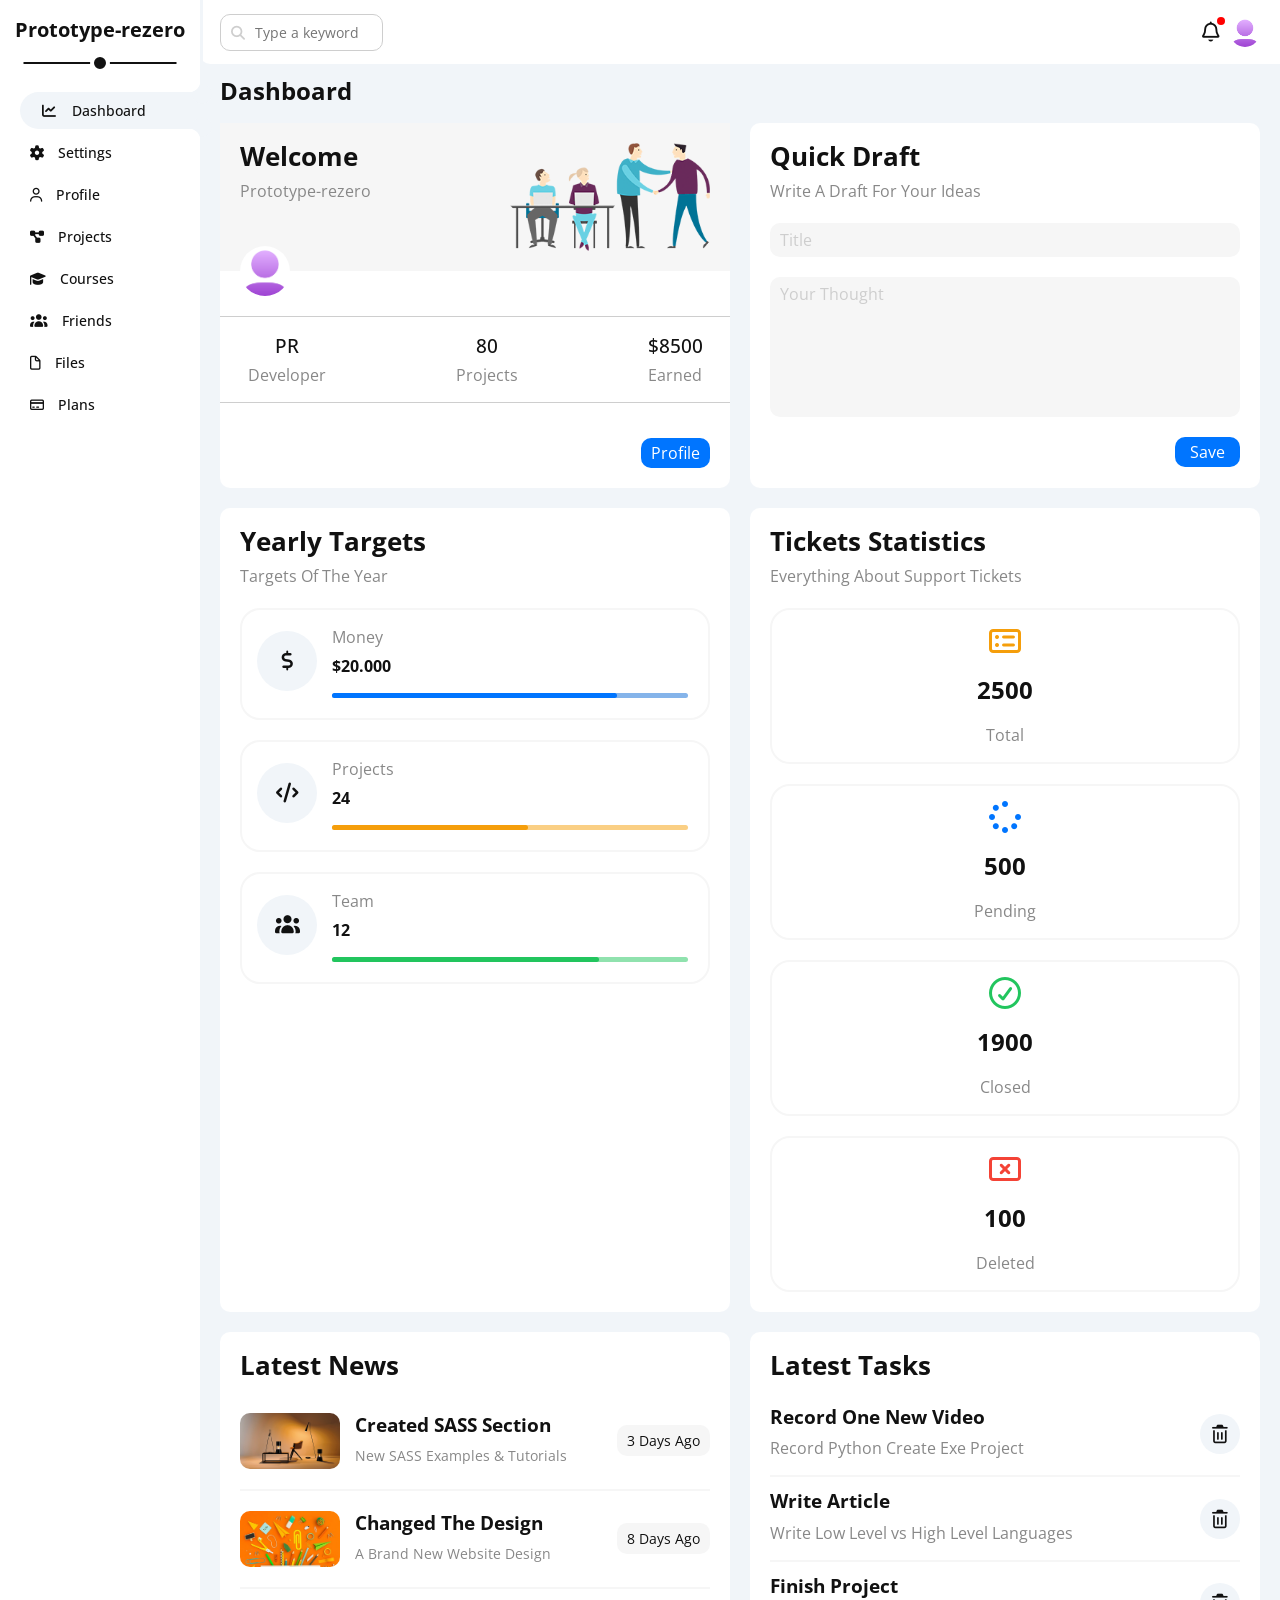
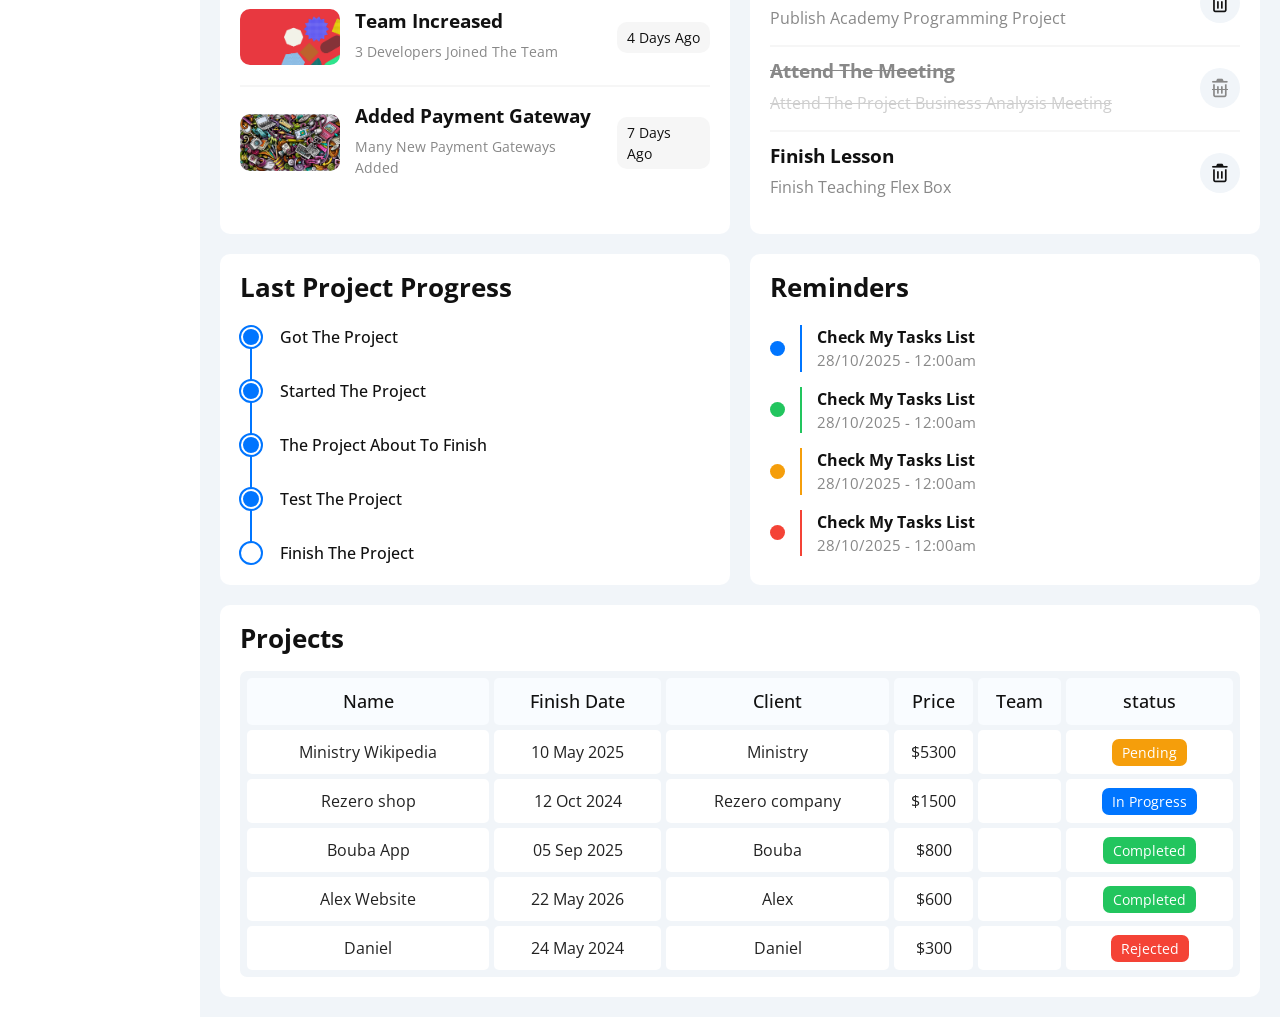
==== index.html @ b2a7487f "upd" ====
<!DOCTYPE html>
<html lang="en">
<head>
    <meta charset="UTF-8">
    <meta name="viewport" content="width=device-width, initial-scale=1.0">
    <title>Dashboard-01</title>
    <!-- fontawesome -->
    <link rel="stylesheet" href="style/all.min.css">
    <!-- main stylesheet -->
    <link rel="stylesheet" href="style/template4style.css">
    <!-- framework -->
    <link rel="stylesheet" href="style/framework.css">
    <!-- fonts -->
    <link rel="preconnect" href="https://fonts.googleapis.com">
    <link rel="preconnect" href="https://fonts.gstatic.com" crossorigin>
    <link href="https://fonts.googleapis.com/css2?family=Cairo:slnt,wght@-11..11,200..1000&family=Open+Sans:ital,wght@0,300..800;1,300..800&family=Work+Sans:ital,wght@0,100..900;1,100..900&display=swap" rel="stylesheet">
</head>
    <body>
        <div class="main">
            <aside>
                <h3>Prototype-rezero</h3>
                <ul>
                    <li class="active trans">
                        <i class="fa-solid fa-chart-line fa-fw"></i>
                        <a href="index.html">Dashboard</a>
                    </li>
                    <li class="trans">
                        <i class="fas fa-gear"></i>
                        <a href="settings.html">Settings</a>
                    </li>
                    <li class="trans">
                        <i class="far fa-user"></i>
                        <a href="profile.html">Profile</a>
                    </li>
                    <li class="trans">
                        <i class="fas fa-diagram-project"></i>
                        <a href="projects.html">Projects</a>
                    </li>
                    <li class="trans">
                        <i class="fas fa-graduation-cap"></i>
                        <a href="courses.html">Courses</a>
                    </li>
                    <li class="trans">
                        <i class="fas fa-users"></i>
                        <a href="friends.html">Friends</a>
                    </li>
                    <li class="trans">
                        <i class="far fa-file"></i>
                        <a href="files.html">Files</a>
                    </li>
                    <li class="trans">
                        <i class="far fa-credit-card"></i>
                        <a href="plans.html">Plans</a>
                    </li>
                </ul>
            </aside>
            <section class="dashboard">
                <header>
                    <div class="search">
                        <i class="fas fa-search"></i>
                        <input type="text" placeholder="Type a keyword">
                    </div>
                    <div class="icons">
                        <i class="fa-regular fa-bell" ></i>
                        <span></span>
                        <img src="resources/user.png" alt="">
                    </div>
                </header>
                <h1>Dashboard</h1>
                <div class="wrapper mb-5">
                    <div class="box welcome ">
                       <div class="top">
                        <div class="info">
                        <h3>Welcome</h3>
                        <p>Prototype-rezero</p>
                        </div>
                        <img src="resources/welcome.png" alt="">
                        <img src="resources/user.png" alt="">     
                        </div>
                        <div class="bottom">
                            <div class="stats">
                                <div class="stat">
                                    <h3>PR</h3>
                                    <span>Developer</span>
                                </div>
                                <div class="stat">
                                    <h3>80</h3>
                                    <span>Projects</span>
                                </div>
                                <div class="stat">
                                    <h3>$8500</h3>
                                    <span>Earned</span>
                                </div>
                            </div>
                            <a href="profile.html" class="mr-20 mb-20">Profile</a>
                        </div>
                    </div>
                    <div class="box quickdraft ">
                        <div class="info">
                            <h3>Quick Draft</h3>
                            <p>Write A Draft For Your Ideas</p>
                        </div>
                        <form action="" class="flexd-c gap-20">
                            <input type="text" placeholder="Title">
                            <textarea placeholder="Your Thought"></textarea>
                            <input type="submit" value="Save">
                        </form>
                    </div>
                    <div class="box targets  ">
                        <div class="info">
                            <h3>Yearly Targets</h3>
                            <p>Targets Of The Year</p>
                        </div>
                        <div class="stats flexd-c gap-20">
                            <div class="stat">
                                <i class="fas fa-dollar-sign fa-fw"></i>
                                <div class="container">
                                    <p>Money</p>
                                    <p>$20.000</p>
                                    <div class="progress">
                                        <span class="bg-blue" style="width: 80%;"></span>
                                    </div>
                                </div>
                            </div>
                            <div class="stat">
                                <i class="fas fa-code"></i>
                                <div class="container">
                                    <p>Projects</p>
                                    <p>24</p>
                                    <div class="progress">
                                        <span class="bg-orange" style="width: 55%;"></span>
                                    </div>
                                </div>
                            </div>
                            <div class="stat">
                                <i class="fas fa-users"></i>
                                <div class="container">
                                    <p>Team</p>
                                    <p>12</p>
                                    <div class="progress">
                                        <span class="bg-green" style="width: 75%;"></span>
                                    </div>
                                </div>
                            </div>
                        </div>
                    </div>
                    <div class="box tickets  flexd-c gap-20 ">
                        <div class="info flexd-c gap-10">
                            <h3 class="fs-26">Tickets Statistics</h3>
                            <p class="c-grey">Everything About Support Tickets</p>
                        </div>
                        <div class="cards d-grid gap-20">
                            <div class="card">
                                <i class="fa-regular fa-rectangle-list fa-2x mb-10 c-orange"></i>
                                <p>2500</p>
                                <span>Total</span>
                            </div>
                            <div class="card">
                                <i class="fas fa-spinner fa-2x mb-10 c-blue"></i>
                                <p>500</p>
                                <span>Pending</span>
                            </div>
                            <div class="card">
                                <i class="fa-regular fa-circle-check fa-2x mb-10 c-green"></i>
                                <p>1900</p>
                                <span>Closed</span>
                            </div>
                            <div class="card">
                                <i class="fa-regular fa-rectangle-xmark fa-2x mb-10 c-red"></i>
                                <p>100</p>
                                <span>Deleted</span>
                            </div>
                        </div>
                    </div>
                    <div class="box news  flexd-c gap-10">
                        <h3 class="fs-26">Latest News</h3>
                        <div class="content flexd-c mt-5">
                            <div class="event d-flex align-center gap-15">
                                <img src="resources/news-01.png" alt="">
                                <div class="info flexd-c gap-10">
                                    <h3>Created SASS Section</h3>
                                    <p class="fs-14 c-grey">New SASS Examples & Tutorials</p>
                                </div>
                                <span>3 Days Ago</span>
                            </div>
                            <div class="event d-flex align-center gap-15">
                                <img src="resources/news-02.png" alt="">
                                <div class="info flexd-c gap-10">
                                    <h3>Changed The Design</h3>
                                    <p class="fs-14 c-grey">A Brand New Website Design</p>
                                </div>
                                <span>8 Days Ago</span>
                            </div>
                            <div class="event d-flex align-center gap-15">
                                <img src="resources/news-03.png" alt="">
                                <div class="info flexd-c gap-10">
                                    <h3>Team Increased</h3>
                                    <p class="fs-14 c-grey">3 Developers Joined The Team</p>
                                </div>
                                <span>4 Days Ago</span>
                            </div>
                            <div class="event d-flex align-center gap-15">
                                <img src="resources/news-04.png" alt="">
                                <div class="info flexd-c gap-10">
                                    <h3>Added Payment Gateway</h3>
                                    <p class="fs-14 c-grey">Many New Payment Gateways Added</p>
                                </div>
                                <span>7 Days Ago</span>
                            </div>
                        </div>
                    </div>
                    <div class="box tasks  flexd-c gap-15">
                        <h3 class="fs-26">Latest Tasks</h3>
                        <div class="content flexd-c">
                            <div class="task d-flex align-center space-between">
                                <div class="info flexd-c gap-10">
                                    <h3 class="">Record One New Video</h3>
                                    <p class="c-grey">Record Python Create Exe Project</p>
                                </div>
                                <i class="fa-regular fa-trash-can "></i>
                            </div>
                            <div class="task d-flex align-center space-between">
                                <div class="info flexd-c gap-10">
                                    <h3 class="">Write Article</h3>
                                    <p class="c-grey">Write Low Level vs High Level Languages</p>
                                </div>
                                <i class="fa-regular fa-trash-can"></i>
                            </div>
                            <div class="task d-flex align-center space-between">
                                <div class="info flexd-c gap-10">
                                    <h3 class="">Finish Project</h3>
                                    <p class="c-grey">Publish Academy Programming Project</p>
                                </div>
                                <i class="fa-regular fa-trash-can"></i>
                            </div>
                            <div class="task d-flex align-center space-between">
                                <div class="info flexd-c gap-10">
                                    <h3 class="">Attend The Meeting</h3>
                                    <p >Attend The Project Business Analysis Meeting</p>
                                </div>
                                <i class="fa-regular fa-trash-can"></i>
                            </div>
                            <div class="task d-flex align-center space-between">
                                <div class="info flexd-c gap-10">
                                    <h3 class="">Finish Lesson</h3>
                                    <p class="c-grey">Finish Teaching Flex Box</p>
                                </div>
                                <i class="fa-regular fa-trash-can"></i>
                            </div>
                        </div>
                    </div>
                    <div class="box projects flexd-c gap-20">
                        <h3 class="fs-26">Last Project Progress</h3>
                        <div class="content flexd-c gap-30">
                            <div class="step">
                                <span></span>
                                <p>Got The Project</p>
                            </div>
                            <div class="step">
                                <span></span>
                                <p>Started The Project</p>
                            </div>
                            <div class="step">
                                <span></span>
                                <p>The Project About To Finish</p>
                            </div>
                            <div class="step">
                                <span></span>
                                <p>Test The Project</p>
                            </div>
                            <div class="step">
                                <span></span>
                                <p>Finish The Project</p>
                            </div>
                        </div>
                    </div>
                    <div class="box reminders flexd-c gap-20">
                        <h3 class="fs-26">Reminders</h3>
                        <div class="content flexd-c gap-15 mt-5">
                            <div class="reminder d-flex align-center">
                                <span class="bg-blue"></span>
                                <div class="info">
                                    <p class="fw-bold">Check My Tasks List</p>
                                    <p class="fs-15 c-grey">28/10/2025 - 12:00am</p>
                                </div>
                            </div>
                            <div class="reminder d-flex align-center">
                                <span class="bg-green"></span>
                                <div class="info">
                                    <p class="fw-bold">Check My Tasks List</p>
                                    <p class="fs-15 c-grey">28/10/2025 - 12:00am</p>
                                </div>
                            </div>
                            <div class="reminder d-flex align-center">
                                <span class="bg-orange"></span>
                                <div class="info">
                                    <p class="fw-bold">Check My Tasks List</p>
                                    <p class="fs-15 c-grey">28/10/2025 - 12:00am</p>
                                </div>
                            </div>
                            <div class="reminder d-flex align-center">
                                <span class="bg-red"></span>
                                <div class="info">
                                    <p class="fw-bold">Check My Tasks List</p>
                                    <p class="fs-15 c-grey">28/10/2025 - 12:00am</p>
                                </div>
                            </div>
                        </div>
                    </div>
                </div>
                <div class="table mb-20">
                    <div class="holder flexd-c gap-20 bg-white rad-10 p-20">
                    <h3 class="fs-26">Projects</h3>
                    <div class="tablediv">
                        <table>
                            <thead>
                                <tr>
                                    <td>Name</td>
                                    <td>Finish Date</td>
                                    <td>Client</td>
                                    <td>Price</td>
                                    <td>Team</td>
                                    <td>status</td>
                                </tr>
                            </thead>
                            <tbody>
                                <tr>
                                    <td>Ministry Wikipedia</td>
                                    <td>10 May 2025</td>
                                    <td>Ministry</td>
                                    <td>$5300</td>
                                    <td></td>
                                    <td><span class="bg-orange">Pending</span> </td>
                                </tr>
                                <tr>
                                    <td>Rezero shop</td>
                                    <td>12 Oct 2024</td>
                                    <td>Rezero company</td>
                                    <td>$1500</td>
                                    <td></td>
                                    <td><span class="bg-blue">In Progress</span> </td>
                                </tr>
                                <tr>
                                    <td>Bouba App</td>
                                    <td>05 Sep 2025</td>
                                    <td>Bouba</td>
                                    <td>$800</td>
                                    <td></td>
                                    <td><span class="bg-green">Completed</span> </td>
                                </tr>
                                <tr>
                                    <td>Alex Website</td>
                                    <td>22 May 2026</td>
                                    <td>Alex</td>
                                    <td>$600</td>
                                    <td></td>
                                    <td><span class="bg-green">Completed</span> </td>
                                </tr>
                                <tr>
                                    <td>Daniel</td>
                                    <td>24 May 2024</td>
                                    <td>Daniel</td>
                                    <td>$300</td>
                                    <td></td>
                                    <td><span class="bg-red">Rejected</span> </td>
                                </tr>
                            </tbody>
                        </table>
                    </div>
                </div>
                </div>
            </section>
        </div>
    </body>
</html>
---- style/template4style.css ----
/* global rules  */
:root {
  --blue-color: #0075ff;
  --blue-alt-color: #0d69d5;
  --orange-color: #f59e0b;
  --green-color: #22c55e;
  --red-color: #f44336;
  --grey-color: #888;
  --lightblue-grey: #f1f5f9;
  --light-grey: #f6f6f6;
  --bitdarker-grey: #cecece;
}

*, *::before, *::after {
    -webkit-box-sizing: border-box;
    -moz-box-sizing: border-box;
    box-sizing: border-box;
    padding: 0;
    margin: 0;
    text-decoration: none;
    border: none;
    outline: none;
}
::-webkit-scrollbar {
    width: 10px;
}
::-webkit-scrollbar-track {
    background-color: rgba(0, 29, 43, 0.25);
}
::-webkit-scrollbar-thumb {
    background-color: rgb(0, 24, 36);
    border-radius: 5px;
}
html {
    scroll-behavior: smooth;
}

body {
    line-height: 1.5;
    min-height: 100vh;
    font-family: "open sans", sans-serif;
    color: #111;
}

ul, ol {
    list-style: none;
}

img, video, canvas, svg {
    display: block;
    max-width: 100%;
}

input, button, textarea, select {
    font: inherit;
}

h1, h2, h3, h4, h5, h6 {
    line-height: 1;  
}

/* end global rules   */

/* main */
.main {
    display: flex;
    min-height: 100vh;
    overflow: hidden;
    position: relative;
    gap: 0;
}
/* end main */

/* aside */
aside {
    position: relative;
    width: 200px;
    left: 0;
    top: 0;
    min-height: 100vh;
    background-color: white;
    display: flex;
    flex-direction: column;
    gap: 52px;
    padding: 20px;
    padding-right: 0;
    /* box-shadow: 0 10px 20px #ccc; */
    z-index: 999;
    transition: 0.3s;
}
aside::after {
    content: "";
    position: absolute;
    width: 3px;
    z-index: 1;
    height: 68px;
    background-color: var(--lightblue-grey);
    right: -3px;
    opacity: 1;
    top: 0;
}
aside h3 {
    font-size: 20px;
    position: relative;
    margin: 0 auto;
    transform: translateX(-10px);
    transition: 0.3s;
}
aside h3::before {
    content: "";
    position: absolute;
    left: 0;
    bottom: -24px;
    width: 90%;
    left: 50%;
    transform: translateX(-50%);
    height: 2px;
    background-color: #111;
}
aside h3::after {
    content: "";
    position: absolute;
    left: 50%;
    transform: translateX(-50%);
    bottom: -33px;
    width: 20px;
    height: 20px;
    border: 4px solid white;
    border-radius: 50%;
    background-color: #111;
}
aside ul {
    display: flex;
    flex-direction: column;
    gap: 5px;
}
aside ul li {
    padding: 8px;
    font-size: 14px;
    padding-left: 10px;
    border-radius: 20px;
    border-top-right-radius: 0;
    border-bottom-right-radius: 0;
    cursor: pointer;
}
aside ul li.active {
    padding-left: 20px;
    background-color: var(--lightblue-grey);
    position: relative;
}
aside ul li.active::before{
    content: "";
    position: absolute;
    width: 20px;
    height: 20px;
    background-color: rgba(255, 0, 0, 0);
    border-radius: 50%;
    right: 0;
    top: -20px;
    box-shadow: 12px 12px 0 0 var(--lightblue-grey);
}
aside ul li.active::after{
    content: "";
    position: absolute;
    width: 20px;
    height: 20px;
    background-color: rgba(255, 0, 0, 0);
    border-radius: 50%;
    right: 0;
    bottom: -20px;
    box-shadow: 12px -12px 0 0 var(--lightblue-grey);
}
aside ul li:not(.active):hover {
    padding-left: 20px;
}
aside ul li a, aside ul li i {
    color: #111;
}
aside ul li a {
    font-weight: 500;
    transition: 0.3s;
}
aside ul li i{
    margin-right: 10px;
}
/* end  aside */

/* dashboard section */
section {
    flex: 1;
    overflow: auto;
    background-color: var(--lightblue-grey);
}
.main section header {
    width: 100%;
    display: flex;
    align-items: center;
    justify-content: space-between;
    padding: 20px;
    height: 64px;
    background-color: white;
    border-bottom-left-radius: 10px;
}
.main section header .search {
    display: flex;
    align-items: center;
    border: 1px solid var(--bitdarker-grey);
    padding: 7px;
    padding-left: 10px;
    border-radius: 10px;
    gap: 10px;
    font-size: 14px;
    color: var(--bitdarker-grey);
}
.main section header .search input {
    width: 120px;
    transition: 0.3s;
}
.main section header .search input:focus {
    width: 170px;
}
.main section header .search i {
    transition: 0.3s;
    transform: translateY(1px);
}
.main section header .search:has(input:focus) i {
    color : var(--grey-color)
}
.main section header  .icons {
    display: flex;
    align-items: center;
    gap: 10px;
    position: relative;
}
.main section header  .icons img{
    width: 30px;
    height: 30px;
    border-radius: 50%;
    cursor: pointer;
    transition: 0.3s;
}
.main section header  .icons img:hover {
    transform: scale(1.1);
}
.main section header  .icons i {
    font-size: 20px;
    color: #111;
}
.main section header  .icons span {
    position: absolute;
    top: 0;
    width: 8px;
    height: 8px;
    border-radius: 50%;
    background-color: red;
    right: 35px;
}
.dashboard {
    display: flex;
    flex-direction: column;
    gap: 15px;
}
h1 {
    margin-left: 20px;
    margin-bottom: 5px;
}
.dashboard .wrapper {
    padding: 0 20px;
    display: grid;
    grid-template-columns: repeat(auto-fill, minmax(500px, 1fr));
    gap: 20px;
}

.dashboard .wrapper .welcome .top {
    display: flex;
    justify-content: space-between;
    padding: 20px;
    background-color: var(--light-grey);
    position: relative;
}

.dashboard .box {
    padding: 20px;
    background-color: white;
    border-radius: 10px;
}
/* welcome */
.dashboard .welcome {
    padding: 0px;
}
.welcome .top .info  {
    display: flex;
    flex-direction: column;
    gap: 10px;
}
.welcome .top .info h3 {
    font-size: 26px;
}
.welcome .top .info p {
    color: var(--grey-color);
}
.welcome .top img {
    width: 200px;
}
.welcome .top img:nth-of-type(2) {
    position: absolute;
    width: 50px;
    border-radius: 50%;
    bottom: -25px;
    left: 20px;
}
.welcome .bottom {
    padding-top: 45px;
}
.welcome .bottom .stats {
    display: flex;
    gap: 130px;
    justify-content: center;
    padding: 20px 0px 15px 0px;
    border-top: 1px solid var(--bitdarker-grey);
    border-bottom: 1px solid var(--bitdarker-grey);
    margin-bottom: 35px;
}
.welcome .bottom .stats .stat {
    display: flex;
    flex-direction: column;
    align-items: center;
    gap: 7px;
}
.welcome .bottom .stats .stat span{
    color: var(--grey-color);   
}
.welcome .bottom .stats .stat h3 {
    font-weight: 500;
}
.welcome .bottom a {
    background-color: var(--blue-color);
    padding: 3px 10px;
    color: white;
    border-radius: 10px;
    transition: 0.3s;
    width: fit-content;
    margin-left: auto;
    display: block;

}
.welcome .bottom a:hover {
    transform: scale(1.05);
}

/* quickdraft */
.quickdraft {
    padding: 20px;
    display: flex;
    flex-direction: column;
    gap: 20px;
}
.quickdraft .info {
    display: flex;
    flex-direction: column;
    gap: 10px;
}
.quickdraft .info h3 {
    font-size: 26px;
}
.quickdraft .info p {
    color: var(--grey-color);
}
.quickdraft form input[type="text"], .quickdraft form textarea {
    background-color: var(--light-grey);
    padding: 5px 10px;
    border-radius: 10px;
}
 .quickdraft form textarea {
    height: 140px;
    resize: none;
 }
.quickdraft form input[type="text"]::placeholder, .quickdraft form textarea::placeholder {
    color: var(--bitdarker-grey);
}
.quickdraft form input[type="submit"] {
    background-color: var(--blue-color);
    padding: 3px 15px;
    border-radius: 10px;
    color: white;
    margin-left: auto;
    transition: 0.3s;
    cursor: pointer;
    width: fit-content;
}
.quickdraft form input[type="submit"]:hover {
    transform: scale(1.05);
}

/* targets */
.targets {
  padding: 20px;
    display: flex;
    flex-direction: column;
    gap: 20px;
}
.targets  .info {
    display: flex;
    flex-direction: column;
    gap: 10px;
}
.targets  .info h3 {
    font-size: 26px;
}
.targets  .info p {
    color: var(--grey-color);
}
.targets .stat {
    display: flex;
    gap: 15px;   
    align-items: center;
    padding: 15px 20px 20px 15px;
    border: 2px solid var(--light-grey);
    border-radius: 20px;
    transition: 0.3s;
}
.targets .stat:hover {
    transform: scale(1.02);
}
.targets .stat i {
    width: 60px;
    height: 60px;
    border-radius: 50%;
    display: flex;
    justify-content: center;
    align-items: center;
    font-size: 20px;
    background-color: var(--lightblue-grey);
}
.targets .stat .container {
    display: flex;
    flex-direction: column;
    gap: 5px;
    flex: 1;
}
.targets .stat .container .progress {
    width: 100%;
    height: 5px;
    background-color: #0d6ad580;
    position: relative;
    border-radius: 5px;
    margin-top: 10px;
}
.targets .stats .stat .container .progress span {
    display: block;
    position: absolute;
    top: 0px;
    left: 0;
    height: 100%;
    border-radius: 5px;
}
.targets .stat:nth-of-type(2) .container .progress {
    background-color: #f59f0b80;
}
.targets .stat:nth-of-type(3) .container .progress {
    background-color: #22c55e80;
}
.targets .stats .stat p:first-of-type {
    color: var(--grey-color);
}
.targets .stats .stat p:last-of-type {
    font-weight: bold;
}

/* tickets */
.tickets .cards {
    grid-template-columns: repeat(auto-fill, minmax(300px, 1fr));
}
.tickets .cards .card {
    display: flex;
    flex-direction: column;
    gap: 5px;
    border-radius: 20px;
    border: 2px solid var(--light-grey);
    padding: 15px;
    transition: 0.3s;
    align-items:center;
    justify-content: center;
}
.tickets .cards .card:hover {
    transform: scale(1.05);
}
.tickets .cards .card p {
    font-weight: bold;
    font-size: 24px;
    margin-bottom: 10px;
}
.tickets .cards .card span {
    color: var(--grey-color);
    font-size: 16px;
}

/* news */
.news .event img {
    width: 100px;
    border-radius: 10px;
}
.news .event {
    padding: 20px 0;
}
.news .event:not(:last-of-type) {
    border-bottom: 2px solid var(--light-grey);
}
.news .event span {
    margin-left: auto;
    background-color: var(--light-grey);
    padding: 5px 10px;
    border-radius: 10px;
    font-size: 14px;

}

/* tasks */
.tasks .content .task {
    padding: 15px 0;
}
.tasks .content .task:nth-child(4) {
    text-decoration: line-through;
    color: var(--grey-color);
}
.tasks .content .task:nth-child(4) .info p {
    text-decoration: line-through;
    color: var(--bitdarker-grey);
}
.tasks .content .task:not(:last-of-type) {
    border-bottom: 2px solid var(--light-grey);
}
.tasks .content .task i {
    transition: 0.3s;
    font-size: 18px;
    width: 40px;
    height: 40px;
    background-color: var(--lightblue-grey);
    border-radius: 50%;
    display: flex;
    justify-content: center;
    align-items: center;
}
.tasks .content .task i:hover {
    color: var(--red-color);
}

/* projects */
.projects .content {
    position: relative;
    margin-left: 10px;
    margin-top: 5px;
}
.projects .content::before {
    position: absolute;
    content: "";
    left: 0;
    top: 50%;
    width: 2px;
    background-color: var(--blue-color);
    height: 90%;
    transform: translateY(-50%);
}
.projects .step {
    display: flex;
    align-items: center;
    position: relative;
}
.projects .step p{
    margin-left: 30px;
    font-weight: 500;
}
.projects .step span{
    position: absolute;
    display: block;
    left: -9px;
    width: 20px;
    height: 20px;
    background-color: var(--blue-color);
    border-radius: 50%;
    border: 2px solid white;
    outline: 2px solid var(--blue-color);
}
.projects .step:nth-child(5) span{
    background-color: white;
}
.projects .step:nth-child(4) span {
    animation: fading 1.5s ease-in-out infinite;
}
@keyframes fading {
    0%, 100% {
        background-color: var(--blue-color);
    }
    50% {
        background-color: white;
    }
}

/* reminders */
.reminders .content span {
    width: 15px;
    height: 15px;
    border-radius: 50%;
    margin-right: 15px;
}
.reminders .content .info {
    padding-left: 15px;
    border-left: 2px solid var(--blue-color);
}
.reminders .content .reminder:nth-of-type(2) .info  {
    border-left: 2px solid var(--green-color);
}
.reminders .content .reminder:nth-of-type(4) .info  {
    border-left: 2px solid var(--red-color);
}
.reminders .content .reminder:nth-of-type(3) .info  {
    border-left: 2px solid var(--orange-color);
}

/* table */
.table {
  padding: 0 20px;  

}
.tablediv {
    background-color: var(--lightblue-grey);
    border-radius: 7px;
    padding: 2px;
}
.tablediv table {
    width: 100%;
    border: none;
    border-spacing: 5px;
}
@media (max-width: 991px) {
    .tablediv {
        overflow-x: scroll;
    }
    .tablediv table {
        min-width: 800px;
    }
}
.tablediv table thead tr td{
    background-color: #f9fcff;
    border-radius: 5px;
    padding: 10px 0;
    font-weight: bold;
    text-align: center;
    font-size: 18px;
    font-weight: 500;

}
.tablediv table tbody tr td {
    background-color: white;
    border-radius: 5px;
    padding: 10px 0;
    text-align: center;
    color: #222;
    transition: 0.2s;
}
table tbody tr:hover td{
    background-color: #f9fcff;
}
table span {
    color: white;
    padding: 4px 10px; 
    border-radius: 7px;
    font-size: 14px;
}
/* end dashboard section */
---- style/framework.css ----
:root {
  --blue-color: #0075ff;
  --blue-alt-color: #0d69d5;
  --orange-color: #f59e0b;
  --green-color: #22c55e;
  --red-color: #f44336;
  --grey-color: #888;
  --lightblue-grey: #f1f5f9;
  --light-grey: #f6f6f6;
  --bitdarker-grey: #cecece;
}
/* Start Box */
.trans {
  transition: 0.3s;
}
.d-flex {
  display: flex;
}
.flexd-c {
  display: flex;
  flex-direction: column;
}
.f-wrap {
  flex-wrap: wrap;
}
.align-center {
  align-items: center;
}
.space-between {
  justify-content: space-between;
}
.justify-center {
  justify-content: center;
}
.d-grid {
  display: grid;
}
.gap-10 {
  gap: 10px;
}
.gap-15 {
  gap: 15px;
}
.gap-20 {
  gap: 20px;
}
.gap-30 {
  gap: 30px;
}
.d-block {
  display: block;
}
@media (max-width: 767px) {
  .block-mobile {
    display: block;
  }
  .hide-mobile {
    display: none;
  }
}
/* End Box */
/* Start Padding + Margin */
.p-10 {
  padding: 10px;
}
.p-15 {
  padding: 15px;
}
.p-20 {
  padding: 20px;
}
.pt-10 {
  padding-top: 10px;
}
.pt-15 {
  padding-top: 15px;
}
.pt-20 {
  padding-top: 20px;
}
.pb-10 {
  padding-bottom: 10px;
}
.pb-15 {
  padding-bottom: 15px;
}
.pb-20 {
  padding-bottom: 20px;
}
.pl-15 {
  padding-left: 15px;
}
.m-0 {
  margin: 0;
}
.m-15 {
  margin: 15px;
}
.m-20 {
  margin: 20px;
}
.mt-0 {
  margin-top: 0;
}
.mt-5 {
  margin-top: 5px;
}
.mt-10 {
  margin-top: 10px;
}
.mt-15 {
  margin-top: 15px;
}
.mt-20 {
  margin-top: 20px;
}
.mt-25 {
  margin-top: 25px;
}
.mr-10 {
  margin-right: 10px;
}
.mr-15 {
  margin-right: 15px;
}
.mr-20 {
  margin-right: 20px;
}
.mb-5 {
  margin-bottom: 5px;
}
.mb-10 {
  margin-bottom: 10px;
}
.mb-15 {
  margin-bottom: 15px;
}
.mb-20 {
  margin-bottom: 20px;
}
.mb-25 {
  margin-bottom: 25px;
}
/* End Padding + Margin */
/* Start Color */
.c-black {
  color: black;
}
.c-white {
  color: white;
}
.c-grey {
  color: var(--grey-color);
}
.c-red {
  color: var(--red-color);
}
.c-green {
  color: var(--green-color);
}
.c-blue {
  color: var(--blue-color);
}
.c-orange {
  color: var(--orange-color);
}
.c-lightblue-grey {
  color: var(--lightblue-grey);
}
.c-lightgrey {
  color: var(--light-grey);
}
.c-bitdarker-grey {
  color: var(--bitdarker-grey);
}
.bg-bitdarker-grey {
  background-color: var(--bitdarker-grey);
}
.bg-lightgrey {
  background-color: var(--lightgrey-color);
}
.bg-red {
  background-color: var(--red-color);
}
.bg-green {
  background-color: var(--green-color);
}
.bg-blue {
  background-color: var(--blue-color);
}
.bg-orange {
  background-color: var(--orange-color);
}
.bg-white {
  background-color: white;
}
.bg-eee {
  background-color: #eee;
}
/* End Color */
/* Start Position */
.p-relative {
  position: relative;
}
.p-absolute {
  position: absolute;
}
/* End Position */
/* Start Font */
.txt-c {
  text-align: center;
}
.fs-13 {
  font-size: 13px;
}
.fs-14 {
  font-size: 14px;
}
.fs-15 {
  font-size: 15px;
}
.fs-25 {
  font-size: 25px;
}
.fs-26 {
  font-size: 26px;
}
.fw-bold {
  font-weight: bold;
}
@media (max-width: 767px) {
  .txt-c-mobile {
    text-align: center;
  }
}
/* End Font */
/* Start Border */
.rad-6 {
  border-radius: 6px;
}
.rad-10 {
  border-radius: 10px;
}
.rad-half {
  border-radius: 50%;
}
.b-none {
  border: none;
}
.border-ccc {
  border: 1px solid #ccc;
}
.border-eee {
  border: 1px solid #eee;
}

/* End Border */
/* Start Width + Height */
.w-full {
  width: 100%;
}
.w-100 {
  width: 100px;
}
.w-fit {
  width: fit-content;
}
.h-full {
  height: 100%;
}
.h-100 {
  height: 100px;
}
/* End Width + Height */
/* Start Components */
.center-flex {
  display: flex;
  align-items: center;
  justify-content: center;
}
.between-flex {
  display: flex;
  align-items: center;
  justify-content: space-between;
}
.btn-shape {
  padding: 4px 10px;
  border-radius: 6px;
}
/* End Components */
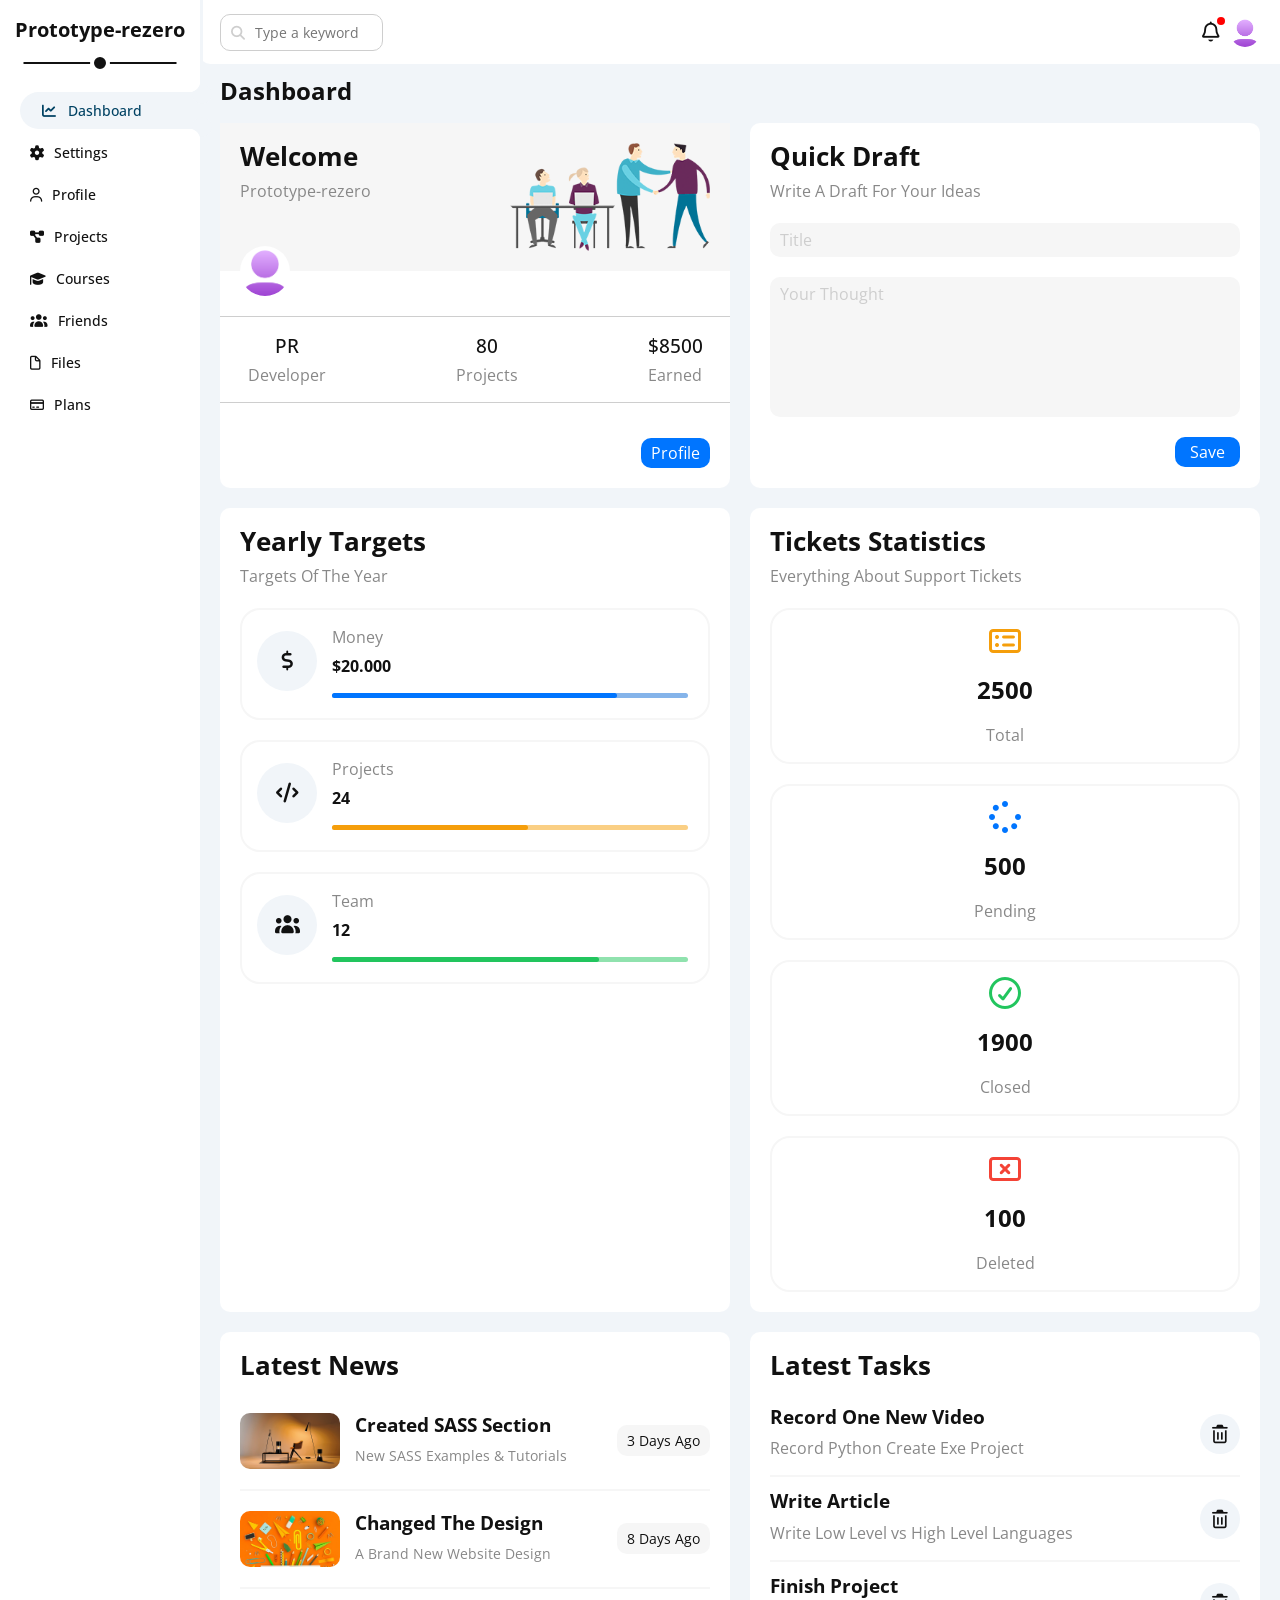
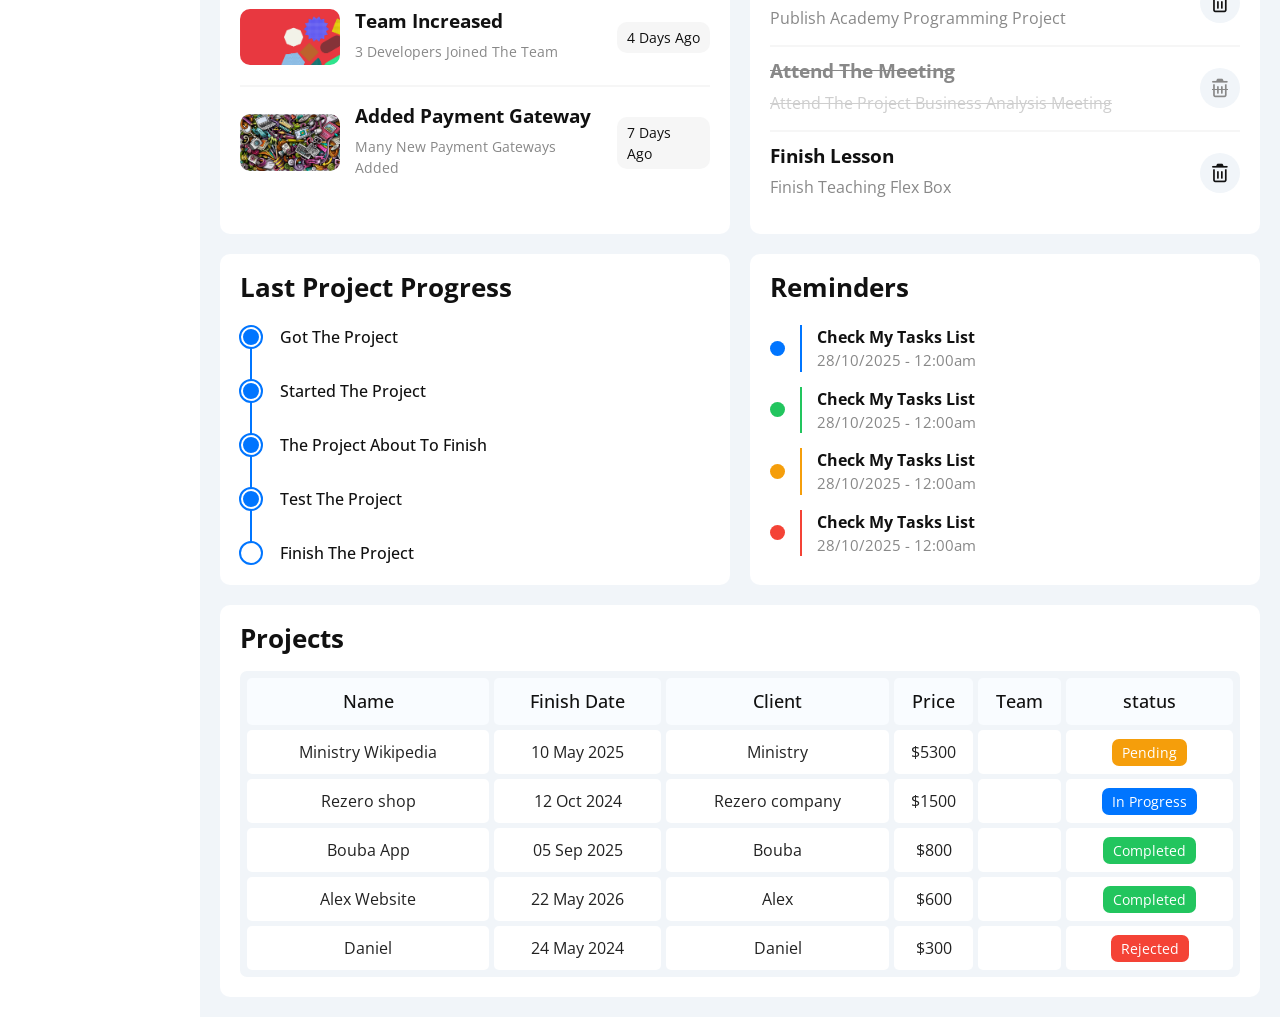
==== commit 6f4f184b: "upd" ====
--- a/index.html
+++ b/index.html
@@ -21,36 +21,28 @@
                 <h3>Prototype-rezero</h3>
                 <ul>
                     <li class="active trans">
-                        <i class="fa-solid fa-chart-line fa-fw"></i>
-                        <a href="index.html">Dashboard</a>
+                        <a href="index.html"><i class="fa-solid fa-chart-line fa-fw"></i><span>Dashboard</span></a>
                     </li>
                     <li class="trans">
-                        <i class="fas fa-gear"></i>
-                        <a href="settings.html">Settings</a>
+                        <a href="settings.html"><i class="fas fa-gear"></i><span>Settings</span></a>
+                    </li>
+                    <li class="trans">                        
+                        <a href="profile.html"><i class="far fa-user"></i><span>Profile</span></a>
+                    </li>
+                    <li class="trans">                        
+                        <a href="projects.html"><i class="fas fa-diagram-project"></i><span>Projects</span></a>
+                    </li>
+                    <li class="trans">                        
+                        <a href="courses.html"><i class="fas fa-graduation-cap"></i><span>Courses</span></a>
+                    </li>
+                    <li class="trans">                        
+                        <a href="friends.html"><i class="fas fa-users"></i><span>Friends</span></a>
                     </li>
                     <li class="trans">
-                        <i class="far fa-user"></i>
-                        <a href="profile.html">Profile</a>
+                        <a href="files.html"><i class="far fa-file"></i><span>Files</span></a>
                     </li>
                     <li class="trans">
-                        <i class="fas fa-diagram-project"></i>
-                        <a href="projects.html">Projects</a>
-                    </li>
-                    <li class="trans">
-                        <i class="fas fa-graduation-cap"></i>
-                        <a href="courses.html">Courses</a>
-                    </li>
-                    <li class="trans">
-                        <i class="fas fa-users"></i>
-                        <a href="friends.html">Friends</a>
-                    </li>
-                    <li class="trans">
-                        <i class="far fa-file"></i>
-                        <a href="files.html">Files</a>
-                    </li>
-                    <li class="trans">
-                        <i class="far fa-credit-card"></i>
-                        <a href="plans.html">Plans</a>
+                        <a href="plans.html"><i class="far fa-credit-card"></i><span>Plans</span></a>
                     </li>
                 </ul>
             </aside>
--- a/style/template4style.css
+++ b/style/template4style.css
@@ -148,6 +148,9 @@
     background-color: var(--lightblue-grey);
     position: relative;
 }
+aside ul li.active a, aside ul li.active i {
+    color: rgb(0, 66, 99);
+}
 aside ul li.active::before{
     content: "";
     position: absolute;
@@ -179,6 +182,8 @@
 aside ul li a {
     font-weight: 500;
     transition: 0.3s;
+    width: 100%;
+    display: block;
 }
 aside ul li i{
     margin-right: 10px;
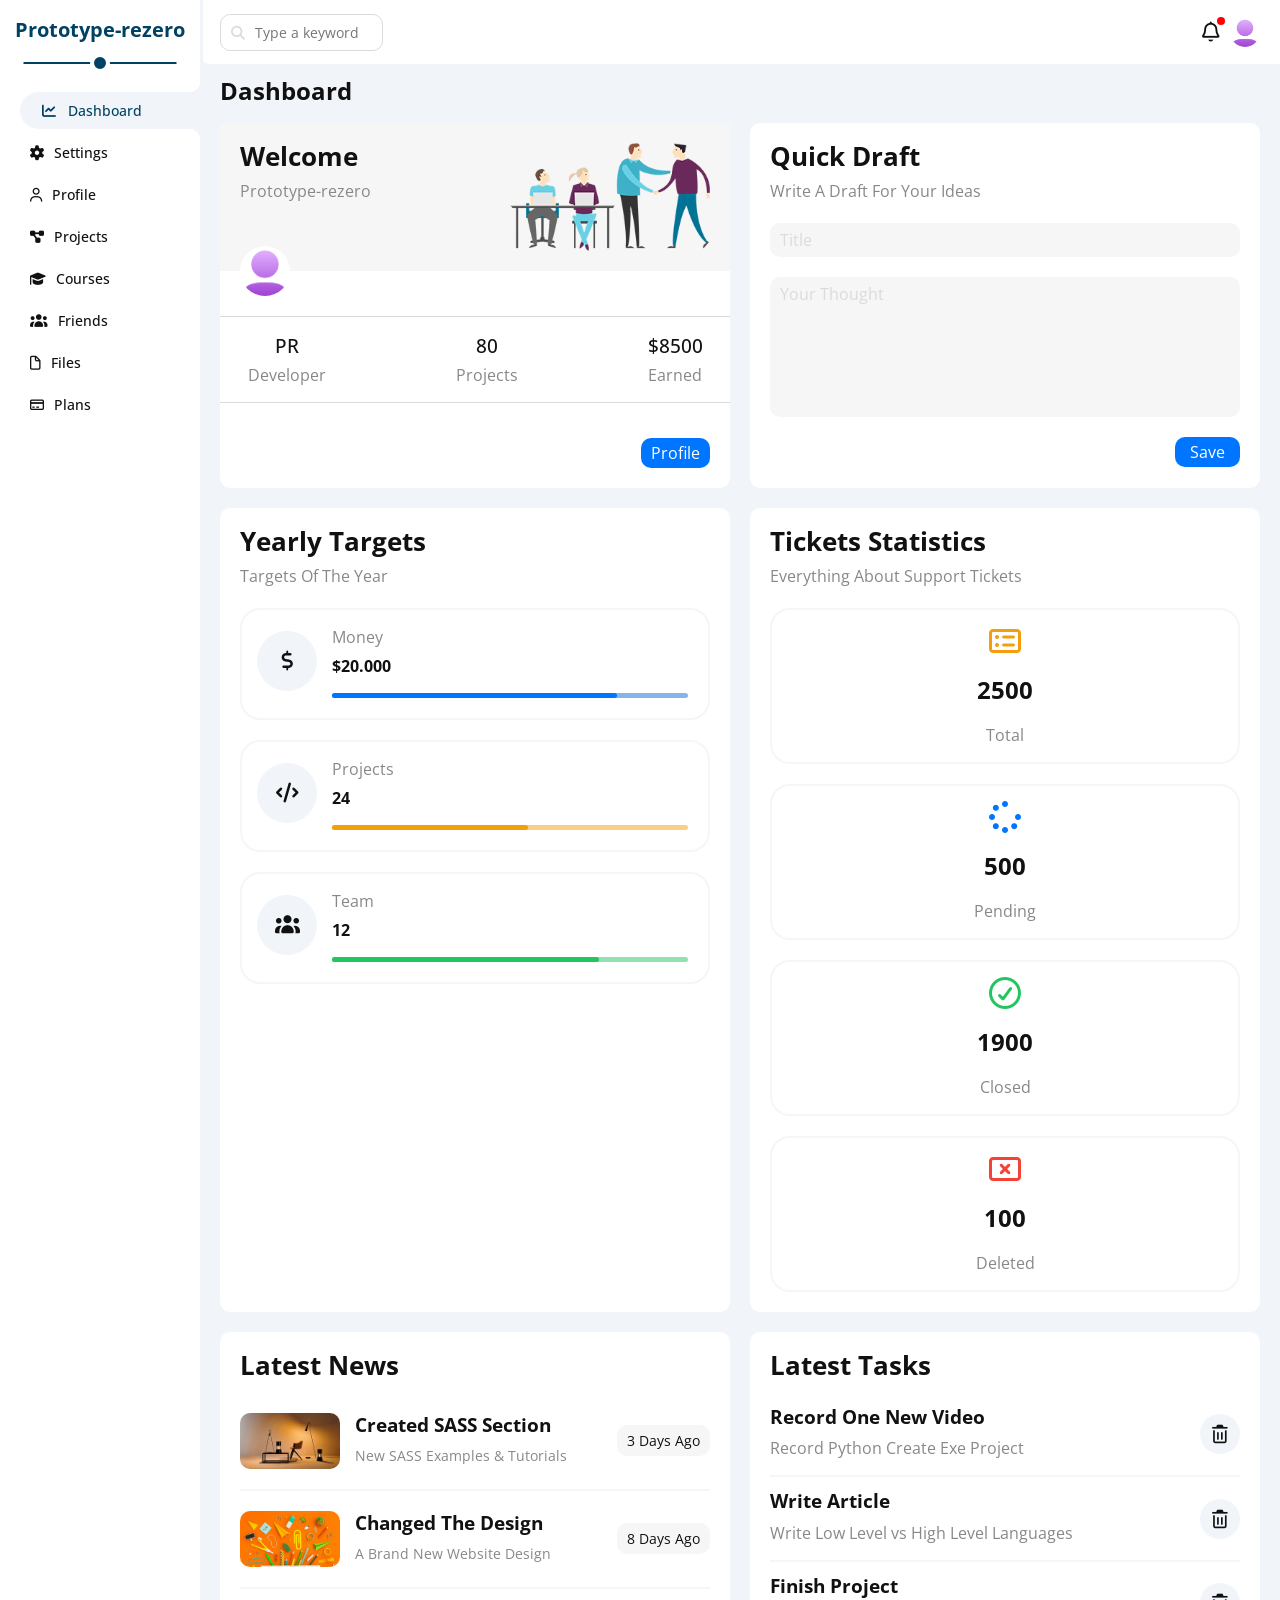
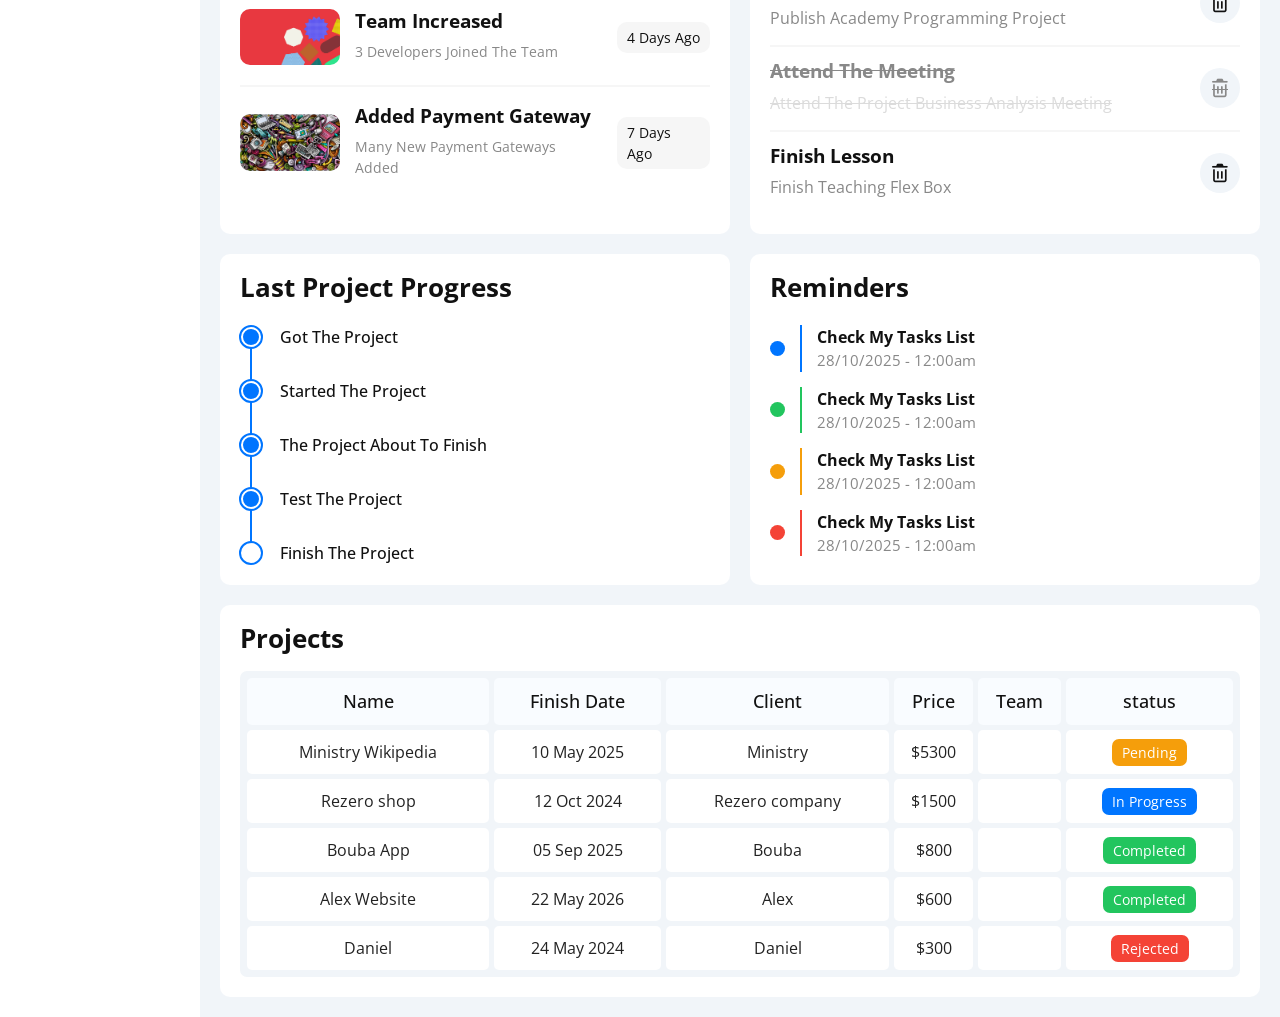
==== commit fbf3c700: "upd" ====
--- a/index.html
+++ b/index.html
@@ -18,7 +18,7 @@
     <body>
         <div class="main">
             <aside>
-                <h3>Prototype-rezero</h3>
+                <span>PR</span><h3>Prototype-rezero</h3>
                 <ul>
                     <li class="active trans">
                         <a href="index.html"><i class="fa-solid fa-chart-line fa-fw"></i><span>Dashboard</span></a>
@@ -59,7 +59,7 @@
                     </div>
                 </header>
                 <h1>Dashboard</h1>
-                <div class="wrapper mb-5">
+                <div class="wrapper">
                     <div class="box welcome ">
                        <div class="top">
                         <div class="info">
@@ -300,7 +300,7 @@
                         </div>
                     </div>
                 </div>
-                <div class="table mb-20">
+                <div class="table mb-20 mt-5">
                     <div class="holder flexd-c gap-20 bg-white rad-10 p-20">
                     <h3 class="fs-26">Projects</h3>
                     <div class="tablediv">
--- a/style/template4style.css
+++ b/style/template4style.css
@@ -8,7 +8,7 @@
   --grey-color: #888;
   --lightblue-grey: #f1f5f9;
   --light-grey: #f6f6f6;
-  --bitdarker-grey: #cecece;
+  --bitdarker-grey: #dbdbdb;
 }
 
 *, *::before, *::after {
@@ -64,16 +64,14 @@
 /* main */
 .main {
     display: flex;
-    min-height: 100vh;
-    overflow: hidden;
-    position: relative;
     gap: 0;
+    align-items: flex-start;
 }
 /* end main */
 
 /* aside */
 aside {
-    position: relative;
+    position: sticky;
     width: 200px;
     left: 0;
     top: 0;
@@ -99,14 +97,19 @@
     opacity: 1;
     top: 0;
 }
-aside h3 {
+aside h3, aside > span {
+    font-weight: bold;
     font-size: 20px;
     position: relative;
     margin: 0 auto;
     transform: translateX(-10px);
     transition: 0.3s;
-}
-aside h3::before {
+    color: rgb(0, 66, 99);
+}
+aside > span {
+    display: none;
+}
+aside h3::before  {
     content: "";
     position: absolute;
     left: 0;
@@ -115,9 +118,9 @@
     left: 50%;
     transform: translateX(-50%);
     height: 2px;
-    background-color: #111;
-}
-aside h3::after {
+    background-color: rgb(0, 66, 99);
+}
+aside h3::after  {
     content: "";
     position: absolute;
     left: 50%;
@@ -127,7 +130,16 @@
     height: 20px;
     border: 4px solid white;
     border-radius: 50%;
-    background-color: #111;
+    background-color: rgb(0, 66, 99);
+}
+@media (max-width: 768px) {
+    aside h3 {
+        display: none;
+    }
+    aside > span {
+        display: block;
+        line-height: 1;
+    }
 }
 aside ul {
     display: flex;
@@ -135,7 +147,7 @@
     gap: 5px;
 }
 aside ul li {
-    padding: 8px;
+    padding: 0 8px;
     font-size: 14px;
     padding-left: 10px;
     border-radius: 20px;
@@ -143,6 +155,19 @@
     border-bottom-right-radius: 0;
     cursor: pointer;
 }
+aside ul li a, aside ul li i {
+    color: #111;
+}
+aside ul li a {
+    font-weight: 500;
+    transition: 0.3s;
+    width: 100%;
+    display: block;
+    padding: 8px 0;
+}
+aside ul li i{
+    margin-right: 10px;
+}
 aside ul li.active {
     padding-left: 20px;
     background-color: var(--lightblue-grey);
@@ -151,6 +176,39 @@
 aside ul li.active a, aside ul li.active i {
     color: rgb(0, 66, 99);
 }
+@media (max-width: 768px) {
+    aside {
+        width: 60px;
+        padding: 20px 10px 20px 10px;
+        gap: 20px;
+    }
+    aside > span {
+        text-align: center;
+        transform: translateX(0);
+    }
+    aside ul li {
+        border-radius: 50%;
+        width: 40px;
+        height: 40px;
+        display: flex;
+        align-items: center;
+        justify-content: center;
+        padding: 0;
+    }
+    aside ul li a span {
+        display: none;
+    }
+    aside ul li a {
+        text-align: center;
+    }
+    aside ul li a i {
+        margin: 0;
+    }
+    aside ul li.active {
+    padding-left: 0;
+}
+}
+@media (min-width: 769px) {
 aside ul li.active::before{
     content: "";
     position: absolute;
@@ -176,21 +234,10 @@
 aside ul li:not(.active):hover {
     padding-left: 20px;
 }
-aside ul li a, aside ul li i {
-    color: #111;
-}
-aside ul li a {
-    font-weight: 500;
-    transition: 0.3s;
-    width: 100%;
-    display: block;
-}
-aside ul li i{
-    margin-right: 10px;
-}
+}
+
 /* end  aside */
 
-/* dashboard section */
 section {
     flex: 1;
     overflow: auto;
@@ -260,14 +307,21 @@
     background-color: red;
     right: 35px;
 }
-.dashboard {
-    display: flex;
-    flex-direction: column;
-    gap: 15px;
-}
 h1 {
     margin-left: 20px;
     margin-bottom: 5px;
+}
+@media (max-width: 768px) {
+    h1 {
+        margin-left: 10px;
+    }
+}
+
+/* dashboard section */
+.dashboard {
+    display: flex;
+    flex-direction: column;
+    gap: 15px;
 }
 .dashboard .wrapper {
     padding: 0 20px;
@@ -673,3 +727,150 @@
     font-size: 14px;
 }
 /* end dashboard section */
+
+/* start settings section */
+.settings .wrapper {
+    display: grid;
+    grid-template-columns: repeat(auto-fill, minmax(500px, 1fr));
+    gap: 20px;
+    padding-top: 0;
+}
+.settings .wrapper .box {
+    background-color: white;
+    padding: 20px;
+    border-radius: 10px;
+}
+.settings .wrapper .control textarea {
+    resize: none;
+    border-radius: 10px;
+    border: 1px solid var(--bitdarker-grey);
+    padding: 10px;
+    height: 150px;
+}
+.settings .wrapper .control textarea::placeholder {
+    color: var(--bitdarker-grey);
+    font-size: 14px;
+}
+.settings .wrapper .general form label {
+    color: var(--grey-color);
+    font-size: 15px;
+        margin-bottom: 5px;
+}
+.settings .wrapper .general form input{
+    padding: 5px 10px;
+    border-radius: 5px;
+    border: 1px solid var(--bitdarker-grey);
+    margin-bottom: 10px;
+    width: 100%;
+    font-size: 14px;
+}
+.settings .wrapper .general form input[type="email"] {
+    margin: 0;
+    background-color: var(--lightblue-grey);
+}
+.settings .wrapper .general form span {
+    color: var(--blue-color);
+    font-weight: 500;
+    cursor: pointer;
+    font-size: 15px;
+    transition: 0.3s;
+}
+.settings .wrapper .general form span:hover {
+    color: var(--blue-alt-color);
+} 
+.settings .wrapper .securecontrol .pass a {
+    background-color: var(--blue-color);
+    color: white;
+    padding: 5px 12px;
+    border-radius: 8px;
+    font-size: 15px;
+    transition: 0.3s;
+    font-weight: 600;
+}
+.settings .wrapper .securecontrol > div {
+    padding: 15px 0;
+    border-top: 1px solid var(--bitdarker-grey);
+}
+.settings .wrapper .securecontrol > div:first-of-type {
+    border: none;
+    padding-top: 0;
+}
+.settings .wrapper .securecontrol .pass a:hover {
+    background-color: var(--blue-alt-color);
+}
+.settings .wrapper .securecontrol .devices a{
+    background-color: var(--light-grey);
+    color: #111;
+    font-weight: 600;
+    padding: 5px 12px;
+    border-radius: 8px;
+    font-size: 15px;
+}
+.settings .wrapper .social form ul li {
+    background-color: var(--light-grey);
+    border-radius: 8px;
+    font-size: 15px;
+    display: flex;
+    border: 1px solid var(--bitdarker-grey);
+    align-items: center;
+}
+.settings .wrapper .social form ul li input {
+    background-color: transparent;
+    width: 100%;
+    padding: 10px;
+    border-left: 1px solid var(--bitdarker-grey);
+    font-size: 14px;
+} 
+.settings .wrapper .social form ul li input::placeholder {
+    color: var(--grey-color);
+    font-size: 14px;
+}
+.settings .wrapper .social form ul li i {
+    padding: 10px;
+    width: 45px;
+    text-align: center;
+    font-size: 18px;
+    color: var(--grey-color);
+    transition: 0.3s;
+}
+.settings .wrapper .social form ul li:has(input:focus) i {
+    color: #111;
+}
+.settings .wrapper .widgets form li, .settings .wrapper .backup form li {    
+    display: flex;
+    align-items: center;
+}
+.settings .wrapper .widgets form input[type="checkbox"] {
+    margin-right: 10px;     
+}
+.settings .wrapper .widgets form label, .settings .wrapper .backup form label {
+    font-weight: 500;
+}
+.settings .wrapper .backup form input {
+    margin-right: 10px;
+}
+.settings .wrapper .backup .cards {
+    border-top: 1px solid var(--bitdarker-grey);
+    padding: 20px 10px;
+} 
+.settings .wrapper .backup .card { 
+    display: flex;
+    flex-direction: column;
+    align-items: center;
+    justify-content: center;
+    flex: 1;
+    gap: 10px;
+    font-size: 18px;
+    padding: 15px 0;
+    border-radius: 10px;
+    border: 1px solid var(--bitdarker-grey);
+    cursor: pointer;
+    transition: 0.3s;
+}
+.settings .wrapper .backup .card:hover {
+    color: var(--blue-color);
+    border: 1px solid var(--blue-color);
+    transform: translateY(-5px);
+}
+/* end settings section */
+
--- a/style/framework.css
+++ b/style/framework.css
@@ -7,48 +7,11 @@
   --grey-color: #888;
   --lightblue-grey: #f1f5f9;
   --light-grey: #f6f6f6;
-  --bitdarker-grey: #cecece;
+  --bitdarker-grey: #dbdbdb;
 }
 /* Start Box */
 .trans {
   transition: 0.3s;
-}
-.d-flex {
-  display: flex;
-}
-.flexd-c {
-  display: flex;
-  flex-direction: column;
-}
-.f-wrap {
-  flex-wrap: wrap;
-}
-.align-center {
-  align-items: center;
-}
-.space-between {
-  justify-content: space-between;
-}
-.justify-center {
-  justify-content: center;
-}
-.d-grid {
-  display: grid;
-}
-.gap-10 {
-  gap: 10px;
-}
-.gap-15 {
-  gap: 15px;
-}
-.gap-20 {
-  gap: 20px;
-}
-.gap-30 {
-  gap: 30px;
-}
-.d-block {
-  display: block;
 }
 @media (max-width: 767px) {
   .block-mobile {
@@ -141,6 +104,9 @@
 .mb-25 {
   margin-bottom: 25px;
 }
+.ml-auto {
+  margin-left: auto;
+}
 /* End Padding + Margin */
 /* Start Color */
 .c-black {
@@ -284,7 +250,73 @@
   justify-content: space-between;
 }
 .btn-shape {
-  padding: 4px 10px;
-  border-radius: 6px;
+  padding: 5px 12px;
+  border-radius: 8px;
+}
+.flexd-c-center {
+  display: flex;
+  flex-direction: column;
+  align-items: center;
+  justify-content: center;
+}
+.flexd-c-jc {
+  display: flex;
+  flex-direction: column;
+  justify-content: center;
+}
+.flexd-c-ac {
+  display: flex;
+  flex-direction: column;
+  align-items: center;
+}
+.d-flex {
+  display: flex;
+}
+.d-flex-jc-ac {
+  display: flex;
+  align-items: center;
+  justify-content: center;
+}
+.d-flex-ac {
+  display: flex;
+  align-items: center;
+}
+.d-flex-jc {
+  display: flex;
+  justify-content: center;
+}
+.flexd-c {
+  display: flex;
+  flex-direction: column;
+}
+.f-wrap {
+  flex-wrap: wrap;
+}
+.align-center {
+  align-items: center;
+}
+.space-between {
+  justify-content: space-between;
+}
+.justify-center {
+  justify-content: center;
+}
+.d-grid {
+  display: grid;
+}
+.gap-10 {
+  gap: 10px;
+}
+.gap-15 {
+  gap: 15px;
+}
+.gap-20 {
+  gap: 20px;
+}
+.gap-30 {
+  gap: 30px;
+}
+.d-block {
+  display: block;
 }
 /* End Components */
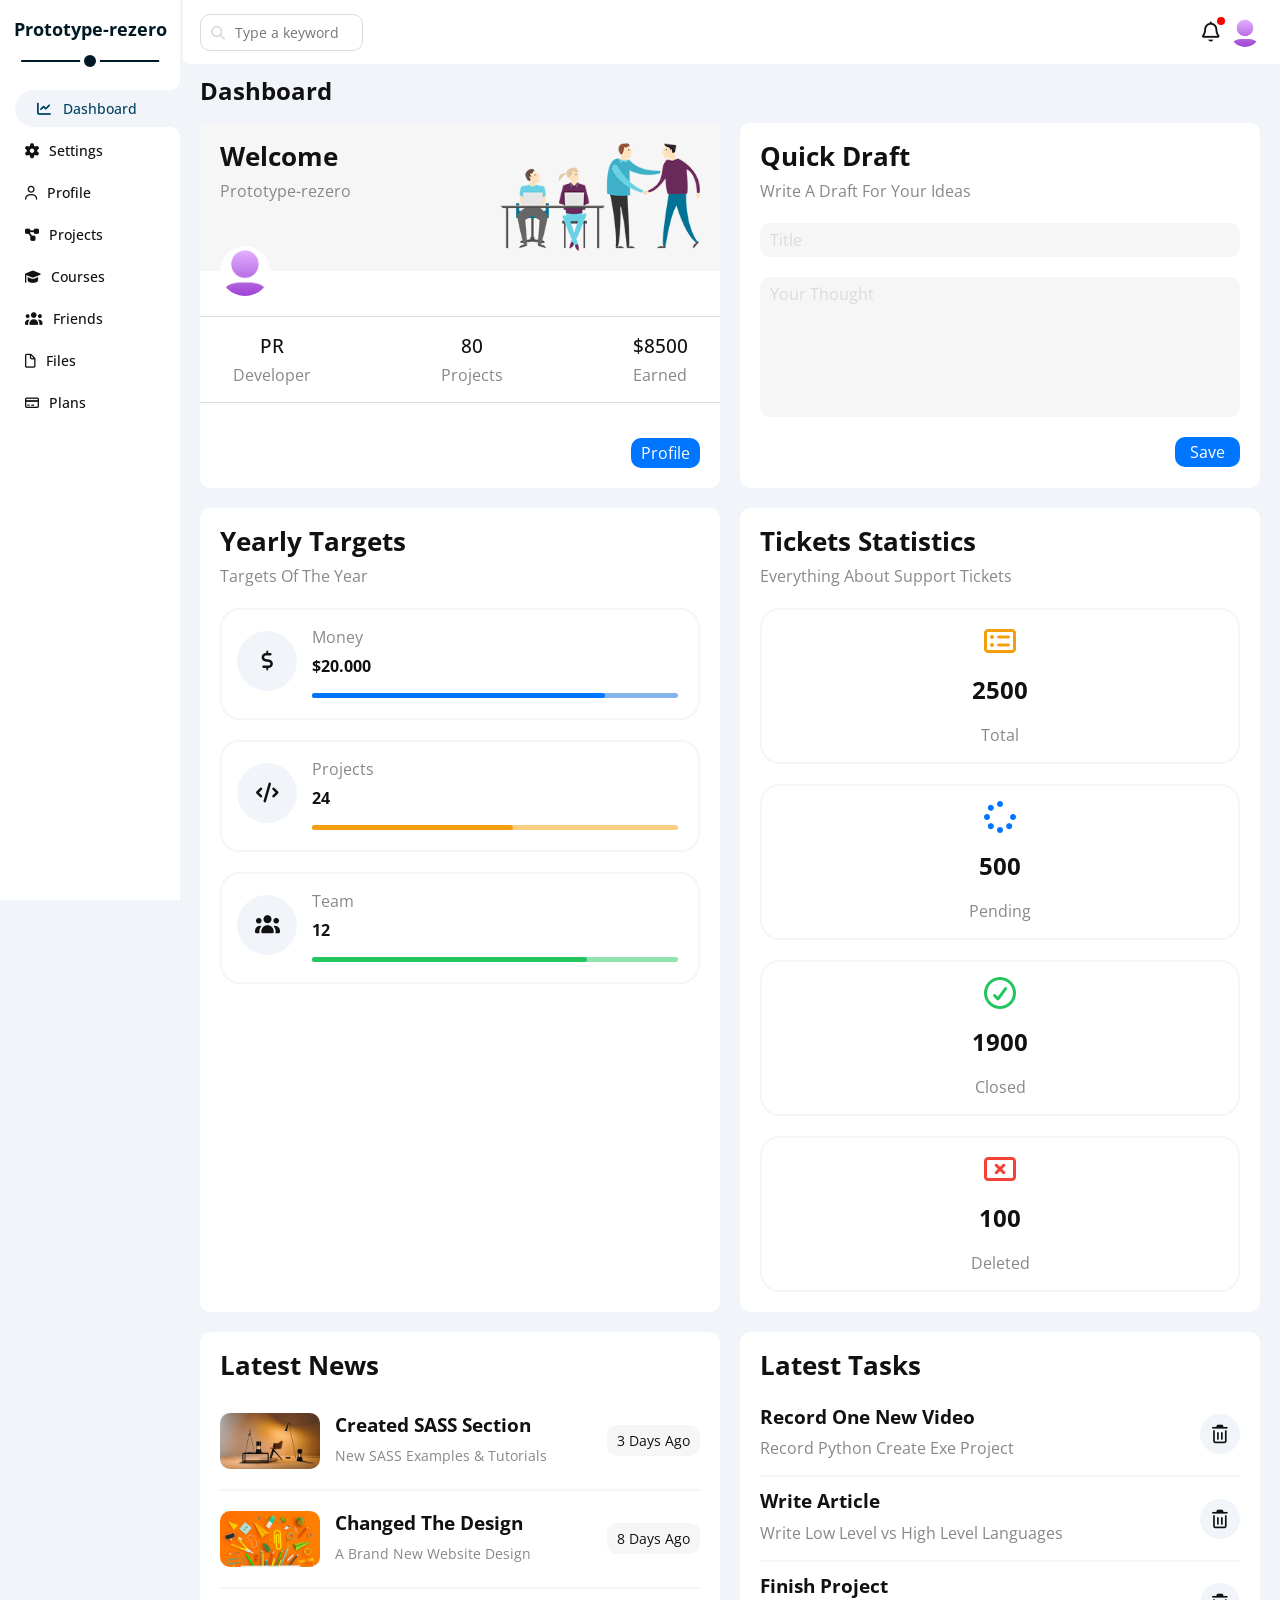
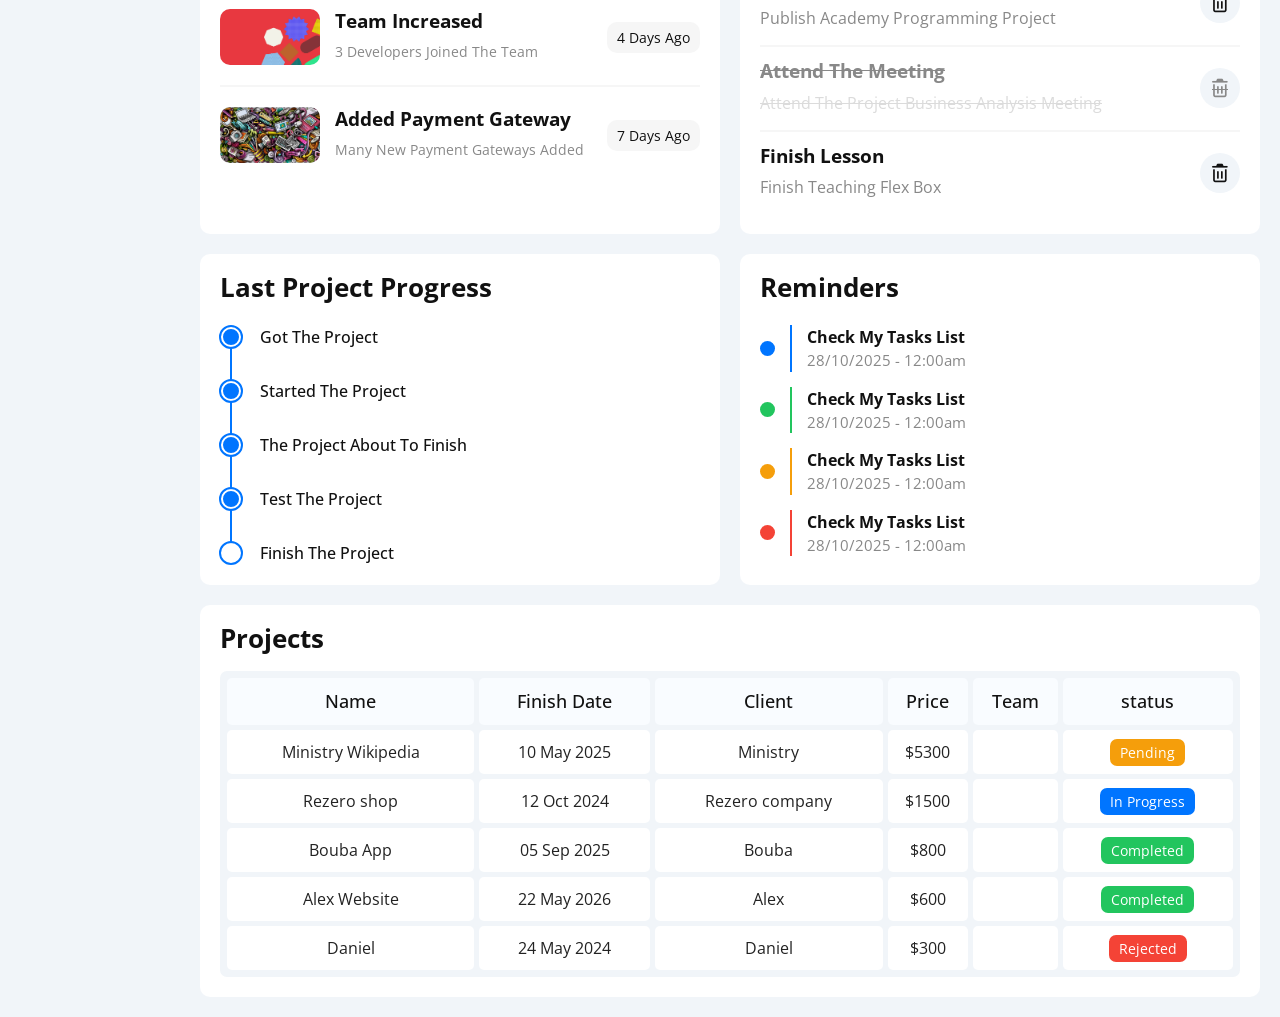
==== commit dc9740f2: "finishing" ====
--- a/index.html
+++ b/index.html
@@ -3,7 +3,7 @@
 <head>
     <meta charset="UTF-8">
     <meta name="viewport" content="width=device-width, initial-scale=1.0">
-    <title>Dashboard-01</title>
+    <title>Dashboard</title>
     <!-- fontawesome -->
     <link rel="stylesheet" href="style/all.min.css">
     <!-- main stylesheet -->
--- a/style/template4style.css
+++ b/style/template4style.css
@@ -40,6 +40,7 @@
     min-height: 100vh;
     font-family: "open sans", sans-serif;
     color: #111;
+    background-color: var(--lightblue-grey);
 }
 
 ul, ol {
@@ -72,7 +73,7 @@
 /* aside */
 aside {
     position: sticky;
-    width: 200px;
+    width: 180px;
     left: 0;
     top: 0;
     min-height: 100vh;
@@ -80,8 +81,7 @@
     display: flex;
     flex-direction: column;
     gap: 52px;
-    padding: 20px;
-    padding-right: 0;
+    padding: 20px 0;
     /* box-shadow: 0 10px 20px #ccc; */
     z-index: 999;
     transition: 0.3s;
@@ -99,12 +99,12 @@
 }
 aside h3, aside > span {
     font-weight: bold;
-    font-size: 20px;
+    font-size: 18px;
     position: relative;
     margin: 0 auto;
-    transform: translateX(-10px);
-    transition: 0.3s;
-    color: rgb(0, 66, 99);
+    transition: 0.3s;
+    color: rgb(0, 24, 36);
+    text-align: center;
 }
 aside > span {
     display: none;
@@ -118,7 +118,7 @@
     left: 50%;
     transform: translateX(-50%);
     height: 2px;
-    background-color: rgb(0, 66, 99);
+    background-color: rgb(0, 24, 36);
 }
 aside h3::after  {
     content: "";
@@ -130,9 +130,9 @@
     height: 20px;
     border: 4px solid white;
     border-radius: 50%;
-    background-color: rgb(0, 66, 99);
-}
-@media (max-width: 768px) {
+    background-color: rgb(0, 24, 36);
+}
+@media (width <= 768px) {
     aside h3 {
         display: none;
     }
@@ -145,6 +145,8 @@
     display: flex;
     flex-direction: column;
     gap: 5px;
+    padding-left: 15px;
+    padding-right: 0;
 }
 aside ul li {
     padding: 0 8px;
@@ -176,15 +178,15 @@
 aside ul li.active a, aside ul li.active i {
     color: rgb(0, 66, 99);
 }
-@media (max-width: 768px) {
+@media (width <= 768px) {
     aside {
         width: 60px;
         padding: 20px 10px 20px 10px;
         gap: 20px;
     }
-    aside > span {
-        text-align: center;
-        transform: translateX(0);
+    aside ul{
+        padding-left: 0;
+        padding-right: 0;
     }
     aside ul li {
         border-radius: 50%;
@@ -208,7 +210,7 @@
     padding-left: 0;
 }
 }
-@media (min-width: 769px) {
+@media (width >= 769px) {
 aside ul li.active::before{
     content: "";
     position: absolute;
@@ -311,9 +313,9 @@
     margin-left: 20px;
     margin-bottom: 5px;
 }
-@media (max-width: 768px) {
+@media (width <= 768px) {
     h1 {
-        margin-left: 10px;
+        margin-left: 20px;
     }
 }
 
@@ -326,7 +328,7 @@
 .dashboard .wrapper {
     padding: 0 20px;
     display: grid;
-    grid-template-columns: repeat(auto-fill, minmax(500px, 1fr));
+    grid-template-columns: repeat(auto-fit, minmax(500px, 1fr));
     gap: 20px;
 }
 
@@ -528,7 +530,12 @@
 
 /* tickets */
 .tickets .cards {
-    grid-template-columns: repeat(auto-fill, minmax(300px, 1fr));
+    grid-template-columns: repeat(auto-fit, minmax(300px, 1fr));
+}
+@media (width >= 2280px) {
+    .tickets .cards {
+        grid-template-columns: repeat(auto-fit, minmax(200px, 1fr));
+    }
 }
 .tickets .cards .card {
     display: flex;
@@ -691,7 +698,7 @@
     border: none;
     border-spacing: 5px;
 }
-@media (max-width: 991px) {
+@media (width <= 992px) {
     .tablediv {
         overflow-x: scroll;
     }
@@ -731,7 +738,7 @@
 /* start settings section */
 .settings .wrapper {
     display: grid;
-    grid-template-columns: repeat(auto-fill, minmax(500px, 1fr));
+    grid-template-columns: repeat(auto-fit, minmax(500px, 1fr));
     gap: 20px;
     padding-top: 0;
 }
@@ -870,7 +877,729 @@
 .settings .wrapper .backup .card:hover {
     color: var(--blue-color);
     border: 1px solid var(--blue-color);
-    transform: translateY(-5px);
-}
+    transform: translateY(-3px);
+}                                                               
 /* end settings section */
 
+/* start profile section */
+.profile .container {
+    padding: 0 20px;
+}
+.profile .box {
+    padding: 20px;
+    border-radius: 10px;
+    background-color: white;
+}
+.profile .prof {
+    padding: 0 20px;
+    margin: 0 20px;
+}
+
+.profile .prof .img  {
+    padding-right: 60px;
+    padding-left: 40px;
+    border-right: 1px solid var(--bitdarker-grey);
+    gap: 20px;
+}
+.profile .prof .img img {
+    width: 125px;
+    border-radius: 50%;
+}
+.profile .prof .img span{
+    position: relative;
+    background-color: var(--light-grey);
+    width: 175px;
+    height: 5px;
+    border-radius: 20px;
+}
+.profile .prof .img span::after {
+    position: absolute;
+    content: "";
+    background-color: var(--blue-color);
+    top: 0;
+    left: 0;
+    height: 100%;
+    width: 70%;
+    border-radius: 20px;
+}
+.profile .prof .img .rate i{
+    color: orange;
+}
+.profile .prof .informations {
+    flex: 1;
+}
+.profile .prof .informations .line {
+    display: flex;
+    flex-direction: column;
+    gap: 10px;
+    padding: 20px 0;
+    border-top: 1px solid var(--bitdarker-grey);
+    padding-left: 20px;
+}
+.profile .prof .informations .line:first-of-type{
+    border: none;
+}
+.profile .prof .informations .line .info {
+    display: flex;
+    gap: 40px;
+}
+.profile .prof .informations .line .info .content {
+    width: 250px;
+    display: flex;
+    gap: 5px;
+}
+.profile .prof .informations .line p {
+    color: var(--grey-color);
+    font-weight: 500;
+}
+.profile .prof .informations .line .info .content p{
+    font-size: 15px;
+}
+.profile .prof .informations .line .info .content span {
+    font-size: 15px;
+    font-weight: 500;
+}
+.profile .skills {
+    width: 25%;
+}
+.profile .skills .skillsholder ul li {
+    display: flex;
+    gap: 10px;
+    padding: 15px 5px;
+    border-top: 1px solid var(--light-grey);
+}
+.profile .skills .skillsholder ul li:first-child {
+    border: none;
+    padding-top: 5px;
+}
+.profile .skills .skillsholder ul li span{
+    background-color: var(--light-grey);
+    border-radius: 8px;
+    padding: 2px 10px;
+    font-size: 14px;
+    font-weight: 500;
+}
+.profile .activities {
+    flex: 1;
+}
+.profile .activities .actsholder .act{
+    display: flex;
+    padding: 15px 0;
+    gap: 10px;
+    align-items: center;
+    border-top: 1px solid var(--light-grey);
+}
+.profile .activities .actsholder .act:first-child {
+    border: none;
+    padding-top: 5px;
+}
+.profile .activities .actsholder .act img {
+    width: 60px;
+    border-radius: 50%;
+}
+.profile .activities .actsholder .act .content {
+    display: flex;
+    flex-direction: column;
+    gap: 5px;
+}
+.profile .activities .actsholder .act .content p {
+    font-weight: 500;
+}
+.profile .activities .actsholder .act .content span {
+    font-size: 14px;
+    color: var(--grey-color);
+}
+.profile .activities .actsholder .act .date {
+    margin-left: auto;
+    display: flex;
+    flex-direction: column;
+    gap: 5px;
+    text-align: right;
+}
+.profile .activities .actsholder .act .date span:not(:first-of-type) {
+    font-size: 14px;
+    color: var(--grey-color);
+}
+/* end profile section */
+
+/* start projects section */
+.projects .wrapper {
+    padding: 0 20px;
+    display: grid;
+    grid-template-columns: repeat(auto-fit , minmax(500px, 1fr));
+    gap: 20px;
+    padding-bottom: 20px;
+}
+.projects .wrapper .box {
+    position: relative;
+    padding: 20px;
+    border-radius: 10px;
+    background-color: white;
+}
+.projects .wrapper .box > span  {
+    position: absolute;
+    color: var(--grey-color);
+    font-size: 14px;
+    top: 20px;
+    right: 20px;
+}
+.projects .wrapper .box .info {
+    display: flex;
+    flex-direction: column;
+    gap: 10px;
+}
+.projects .wrapper .box .info h3 {
+    font-size: 20px;
+}
+.projects .wrapper .box .info p {
+    color: var(--grey-color);
+}
+.projects .wrapper .box .team {
+    display: flex;
+    position: relative;
+    height: 80px;
+    padding: 20px 0;
+    margin-left: 10px;
+}
+.projects .wrapper .box .team a img{
+    width: 40px;
+    border-radius: 50%;
+    position: absolute;
+    border: 2px solid white;
+}
+.projects .wrapper .box .team a:nth-child(1) img{
+    left: 0;    
+}
+.projects .wrapper .box .team a:nth-child(2) img{
+    left: 30px;    
+}
+.projects .wrapper .box .team a:nth-child(3) img{
+    left: 60px;    
+}
+.projects .wrapper .box .team a:nth-child(4) img{
+    left: 90px;    
+}
+.projects .wrapper .box .team a:nth-child(5) img {
+    left: 120px;    
+}
+.projects .wrapper .box ul {
+    display: flex;
+    justify-content: right;
+    gap: 10px;
+    padding: 20px 10px;
+    border-top: 1px solid var(--bitdarker-grey);
+    border-bottom: 1px solid var(--bitdarker-grey);
+}
+.projects .wrapper .box ul li {
+    background-color: var(--light-grey);
+    padding: 2px 7px;
+    font-size: 14px;
+    font-weight: 600;
+    border-radius: 8px;
+}
+.projects .wrapper .box .price {
+    padding: 20px 0 5px 10px;
+    display: flex;
+    justify-content: space-between;
+    align-items: center;
+}
+.projects .wrapper .box .price span:first-child {
+    position: relative;
+    background-color: var(--light-grey);
+    width: 250px;
+    height: 5px;
+    border-radius: 10px;
+}
+.projects .wrapper .box .price span:first-child::after {
+    content: '';
+    position: absolute;
+    top: 0;
+    left: 0;
+    background-color: var(--orange-color);
+    width: 40%;
+    height: 5px;
+    border-radius: 10px;
+}
+.projects .wrapper .box:nth-child(2) .price span:first-child::after {
+    content: '';
+    position: absolute;
+    top: 0;
+    left: 0;
+    background-color: var(--green-color);
+    width: 80%;
+    height: 5px;
+    border-radius: 10px;
+}
+.projects .wrapper .box:nth-child(3) .price span:first-child::after {
+    content: '';
+    position: absolute;
+    top: 0;
+    left: 0;
+    background-color: var(--blue-color);
+    width: 100%;
+    height: 5px;
+    border-radius: 10px;
+}
+.projects .wrapper .box:nth-child(4) .price span:first-child::after {
+    content: '';
+    position: absolute;
+    top: 0;
+    left: 0;
+    background-color: var(--green-color);
+    width: 60%;
+    height: 5px;
+    border-radius: 10px;
+}
+.projects .wrapper .box:nth-child(5) .price span:first-child::after {
+    content: '';
+    position: absolute;
+    top: 0;
+    left: 0;
+    background-color: var(--green-color);
+    width: 65%;
+    height: 5px;
+    border-radius: 10px;
+}
+.projects .wrapper .box:nth-child(6) .price span:first-child::after {
+    content: '';
+    position: absolute;
+    top: 0;
+    left: 0;
+    background-color: var(--red-color);
+    width: 30%;
+    height: 5px;
+    border-radius: 10px;
+}
+.projects .wrapper .box .price span:last-child {
+    color: var(--blue-color);
+    font-weight: 600;
+}
+/* end projects section */
+
+/* start courses section */
+.courses .wrapper {
+    display: grid;
+    grid-template-columns: repeat(auto-fit, minmax(300px, 1fr));
+    gap: 20px;
+    padding: 0 20px 20px 20px;
+}
+.courses .wrapper .card {
+    position: relative;
+    border-radius: 10px;
+    overflow: hidden;
+    display: flex;
+    background-color: #fff;
+    flex-direction: column;
+    transition: 0.3s;
+}
+.courses .wrapper .card:hover {
+    transform: translateY(-4px);
+}
+.courses .wrapper .card img:first-child {
+    width: 70px;
+    border-radius: 50%;
+    border: 3px solid white;
+    position: absolute;
+    top: 20px;
+    left: 20px
+}
+.courses .wrapper .card .content {
+    display: flex;
+    flex-direction: column;
+    gap: 15px;
+    padding: 20px;
+    border-bottom: 1px solid var(--bitdarker-grey);
+}
+.courses .wrapper .card .content h3 {
+    font-size: 20px;
+}
+.courses .wrapper .card .content p {
+    color: var(--grey-color);
+    font-size: 16px;
+}
+.courses .wrapper .card .price {
+    display: flex;
+    justify-content: space-between;
+    padding: 15px;
+}
+.courses .wrapper .card .price .div {
+    color: var(--grey-color);
+    font-size: 14px;
+    display: flex;
+    gap: 5px;
+    align-items: center;
+}
+.courses .wrapper .card .price .div i {
+    color: var(--orange-color);
+}
+.courses .wrapper .card .price > span {
+    font-size: 14px;
+    color: var(--grey-color);
+}
+/* end courses section */
+
+/* start friends section */
+.friends .wrapper {
+    padding: 0 20px 20px 20px;
+    display: grid;
+    grid-template-columns: repeat(auto-fit, minmax(300px, 1fr));
+    gap: 20px;
+}
+.friends .wrapper .card {
+    position: relative;
+    padding: 20px;
+    display: flex;
+    flex-direction: column;
+    border-radius: 10px;
+    overflow: hidden;
+    background-color: #fff;
+    transition: 0.3s;
+}
+.friends .wrapper .card:hover {
+    transform: translateY(-4px);
+}
+.friends .wrapper .card img {
+    width: 90px;
+    border-radius: 50%;
+    margin: 0 auto;
+    margin-top: 10px;
+    margin-bottom: 20px;
+}
+.friends .wrapper .card h3 {
+    text-align: center;
+    font-size: 20px;
+    margin-bottom: 15px;
+}
+.friends .wrapper .card p {
+    text-align: center;
+    color: var(--grey-color);
+    font-size: 14px;
+    margin-bottom: 20px;
+}
+.friends .wrapper .card .contact {
+    position: absolute;
+    top: 10px;
+    left: 10px;
+    display: flex;
+    gap: 10px;
+}
+.friends .wrapper .card .contact i {
+    font-size: 14px;
+    background-color: var(--light-grey);
+    padding: 10px;
+    border-radius: 50%;
+    text-align: center;
+    color: var(--grey-color);
+    transition: 0.3s;
+}
+.friends .wrapper .card .contact i:hover {
+    background-color: var(--blue-color);
+    color: white;
+}
+.friends .wrapper .card .stats {
+    display: flex;
+    flex-direction: column;
+    gap: 10px;
+    border-top: 1px solid var(--bitdarker-grey);
+    border-bottom: 1px solid var(--bitdarker-grey);
+    padding: 20px 0;
+}
+.friends .wrapper .card .stats .stat {
+    display: flex;
+    gap: 5px;
+    align-items: center;
+    font-size: 15px;
+    color: #222;
+}
+.friends .wrapper .card .stats .stat span {
+    font-weight: 600;
+}
+.friends .wrapper .card .date {
+    display: flex;
+    justify-content: space-between;
+    margin-top: 20px;
+}
+.friends .wrapper .card .date span {
+    font-size: 14px;
+    color: var(--grey-color);
+}
+.friends .wrapper .card .date .ctrl {
+    display: flex;
+    gap: 5px;
+}
+.friends .wrapper .card .date .ctrl button {
+    border-radius: 8px;
+    padding: 2px 8px;
+    color: white;
+    font-size: 14px;
+    font-weight: 600;
+}
+.friends .wrapper .card .date .ctrl button:first-child {
+    background-color:  var(--blue-color);
+}
+.friends .wrapper .card .date .ctrl button:last-child {
+    background-color:  var(--red-color);
+}
+/* end friends section */
+
+/* start files section */
+.files .wrapper {
+    padding: 0 20px;
+    padding-bottom: 20px;
+    display: flex;
+    gap: 20px;
+}
+.files .wrapper .cards {
+    display: grid;
+    grid-template-columns: repeat(auto-fit, minmax(200px, 1fr));
+    gap: 20px;
+    flex: 1;
+}
+.files .wrapper .card {
+    padding: 15px;
+    padding-top: 25px;
+    position: relative;
+    border-radius: 10px;
+    background-color: #fff;
+    transition: 0.3s;
+}
+.files .wrapper .card:hover {
+    transform: translateY(-4px);
+}
+.files .wrapper .card img {
+    width: 60px;
+    margin: 0 auto;
+    margin-bottom: 15px;
+}
+.files .wrapper .card i {
+    position: absolute;
+    top: 10px;
+    left: 10px;
+    font-size: 16px;
+    color: var(--grey-color);
+    padding: 10px;
+    background-color: var(--light-grey);
+    border-radius: 50%;
+    text-align: center;
+    transition: 0.3s;
+}
+.files .wrapper .card i:hover {
+    background-color: var(--blue-color);
+    color: white;
+}
+.files .wrapper .card h4 {
+    text-align: center;
+    font-weight: 600;
+    margin-bottom: 15px;
+}
+.files .wrapper .card p {
+    font-size: 14px;
+    color: var(--grey-color);
+    margin-bottom: 15px;
+}
+.files .wrapper .card .date-size {
+    display: flex;
+    justify-content: space-between;
+    font-size: 14px;
+    color: var(--grey-color);
+    padding: 15px 0;
+    padding-bottom: 0;
+    border-top: 1px solid var(--bitdarker-grey);
+}
+.files .wrapper .upload {
+    display: flex;
+    flex-direction: column;
+    gap: 20px;
+    padding: 20px;
+    border-radius: 10px;
+    background-color: #fff;
+    width: 300px;
+    height: fit-content;
+}
+.files .wrapper .upload h3 {
+    font-size: 24px;
+}
+.files .wrapper .upload .stats .stat{
+    display: flex;
+    align-items: center;
+    gap: 10px;
+    padding: 10px;
+    border-radius: 15px;
+    border: 1px solid var(--light-grey);
+}
+.files .wrapper .upload .stats .stat i {
+    height: 50px;
+    font-size: 20px;
+    width: 50px;
+    background-color: var(--light-grey);
+    border-radius: 50%;
+    text-align: center;
+    line-height: 50px;
+    color: var(--grey-color);
+}
+.files .wrapper .upload .stats .stat .info {
+    display: flex;
+    flex-direction: column;
+    gap: 10px;
+}
+.files .wrapper .upload .stats .stat .info span:first-child {
+    color: #222;
+}
+.files .wrapper .upload .stats .stat .info span:last-child {
+    font-size: 14px;
+    color: var(--grey-color);
+}
+.files .wrapper .upload .stats .stat div:last-of-type {
+    color: var(--orange-color);
+    font-weight: 600;
+    margin-left: auto;
+}
+.files .wrapper .upload a {
+    background-color: var(--blue-color);
+    padding: 6px 17px;
+    border-radius: 8px;
+    color: white;
+    display: flex;
+    align-items: center;
+    justify-content: center;
+    margin: 0 auto;
+    font-weight: 600;
+    transition: 0.3s;
+}
+.files .wrapper .upload a:hover {
+    background-color: rgb(0, 66, 99);
+}
+.files .wrapper .upload a i {
+    margin-right: 10px;
+    color: white;
+    animation: updown 0.8s infinite;
+    transform: translateY(2px);
+}
+@keyframes updown {
+    0%, 100% {
+        transform: translateY(2px);
+    }
+    50% {
+        transform: translateY(-2px);
+    }
+}
+/* end files section */
+
+/* start plans section */
+.plans .wrapper {
+    padding: 0 20px;
+    display: grid;
+    grid-template-columns: repeat(auto-fit, minmax(400px, 1fr));
+    gap: 20px;
+    padding-bottom: 20px;
+}
+.plans .wrapper .plan {
+    background-color: #fff;
+    border-radius: 10px;
+    transition: 0.3s;
+    padding: 20px;
+}
+.plans .wrapper .plan:hover {
+    transform: translateY(-4px);
+}
+.plans .wrapper .plan .price {
+    background-color: var(--green-color);
+    padding: 24px;
+    display: flex;
+    align-items: center;
+    flex-direction: column;
+    gap: 10px;
+    border-radius: 12px;
+    color: white;
+    border: 3px solid white;
+    outline: 3px solid var(--green-color);
+}
+.plans .wrapper .plan:nth-child(3) .price {
+    background-color: var(--orange-color);
+    outline: 3px solid var(--orange-color);
+}
+.plans .wrapper .plan:nth-child(2) .price {
+    background-color: var(--blue-color);
+    outline: 3px solid var(--blue-color);
+}
+.plans .wrapper .plan .price p{
+    font-size: 30px;
+    font-weight: 600;
+    line-height: 1;
+}
+.plans .wrapper .plan .price span {
+    position: relative;
+    font-size: 48px;
+    font-weight: 600;
+    line-height: 1;
+}
+.plans .wrapper .plan .price span::before {
+    content: "$";
+    position: absolute;
+    top: -10px;
+    left: -22px;
+    font-size: 30px;
+}
+.plans .wrapper .plan ul {
+    margin: 10px 0;
+    padding: 0 10px;
+}
+.plans .wrapper .plan ul li{
+    padding: 12px 0;
+    display: flex;
+    align-items: center;
+    border-bottom: 1px solid var(--light-grey);
+}
+.plans .wrapper .plan ul li:last-of-type {
+    border-bottom: none;
+}
+.plans .wrapper .plan ul li i {
+    color: var(--green-color);
+    margin-right: 10px;
+}
+.plans .wrapper .plan ul li i.yes {
+    color: var(--green-color);
+}
+.plans .wrapper .plan ul li i.non {
+    color: var(--orange-color);
+}
+.plans .wrapper .plan ul li span + i {
+    color: var(--bitdarker-grey);
+    margin-left: auto;
+    font-size: 18px;
+    transition: 0.3s;
+}
+.plans .wrapper .plan ul li span + i:hover {
+    color: var(--green-color);
+}
+.plans .wrapper .plan:nth-child(2) ul li span + i:hover {
+    color: var(--blue-color);
+}
+.plans .wrapper .plan:nth-child(3) ul li span + i:hover {
+    color: var(--orange-color);
+}
+.plans .wrapper .plan a {
+    background-color: var(--green-color);
+    color: white;
+    padding: 5px 15px;
+    font-weight: 600;
+    font-size: 18px;
+    border-radius: 10px;
+    display: flex;
+    align-items: center;
+    justify-content: center;
+    width: fit-content;
+    transition: 0.3s;
+    margin-left: 10px;
+}
+.plans .wrapper .plan:nth-child(2) a {
+    background-color: var(--blue-color);
+}
+.plans .wrapper .plan:nth-child(3) a {
+    background-color: var(--orange-color);
+}
+.plans .wrapper .plan a:hover {
+    transform: scale(1.04);
+}
+/* end plans section */
+
--- a/style/framework.css
+++ b/style/framework.css
@@ -194,6 +194,12 @@
 .fw-bold {
   font-weight: bold;
 }
+.tt-c {
+  text-transform: capitalize;
+}
+.tt-u {
+  text-transform: uppercase;
+}
 @media (max-width: 767px) {
   .txt-c-mobile {
     text-align: center;
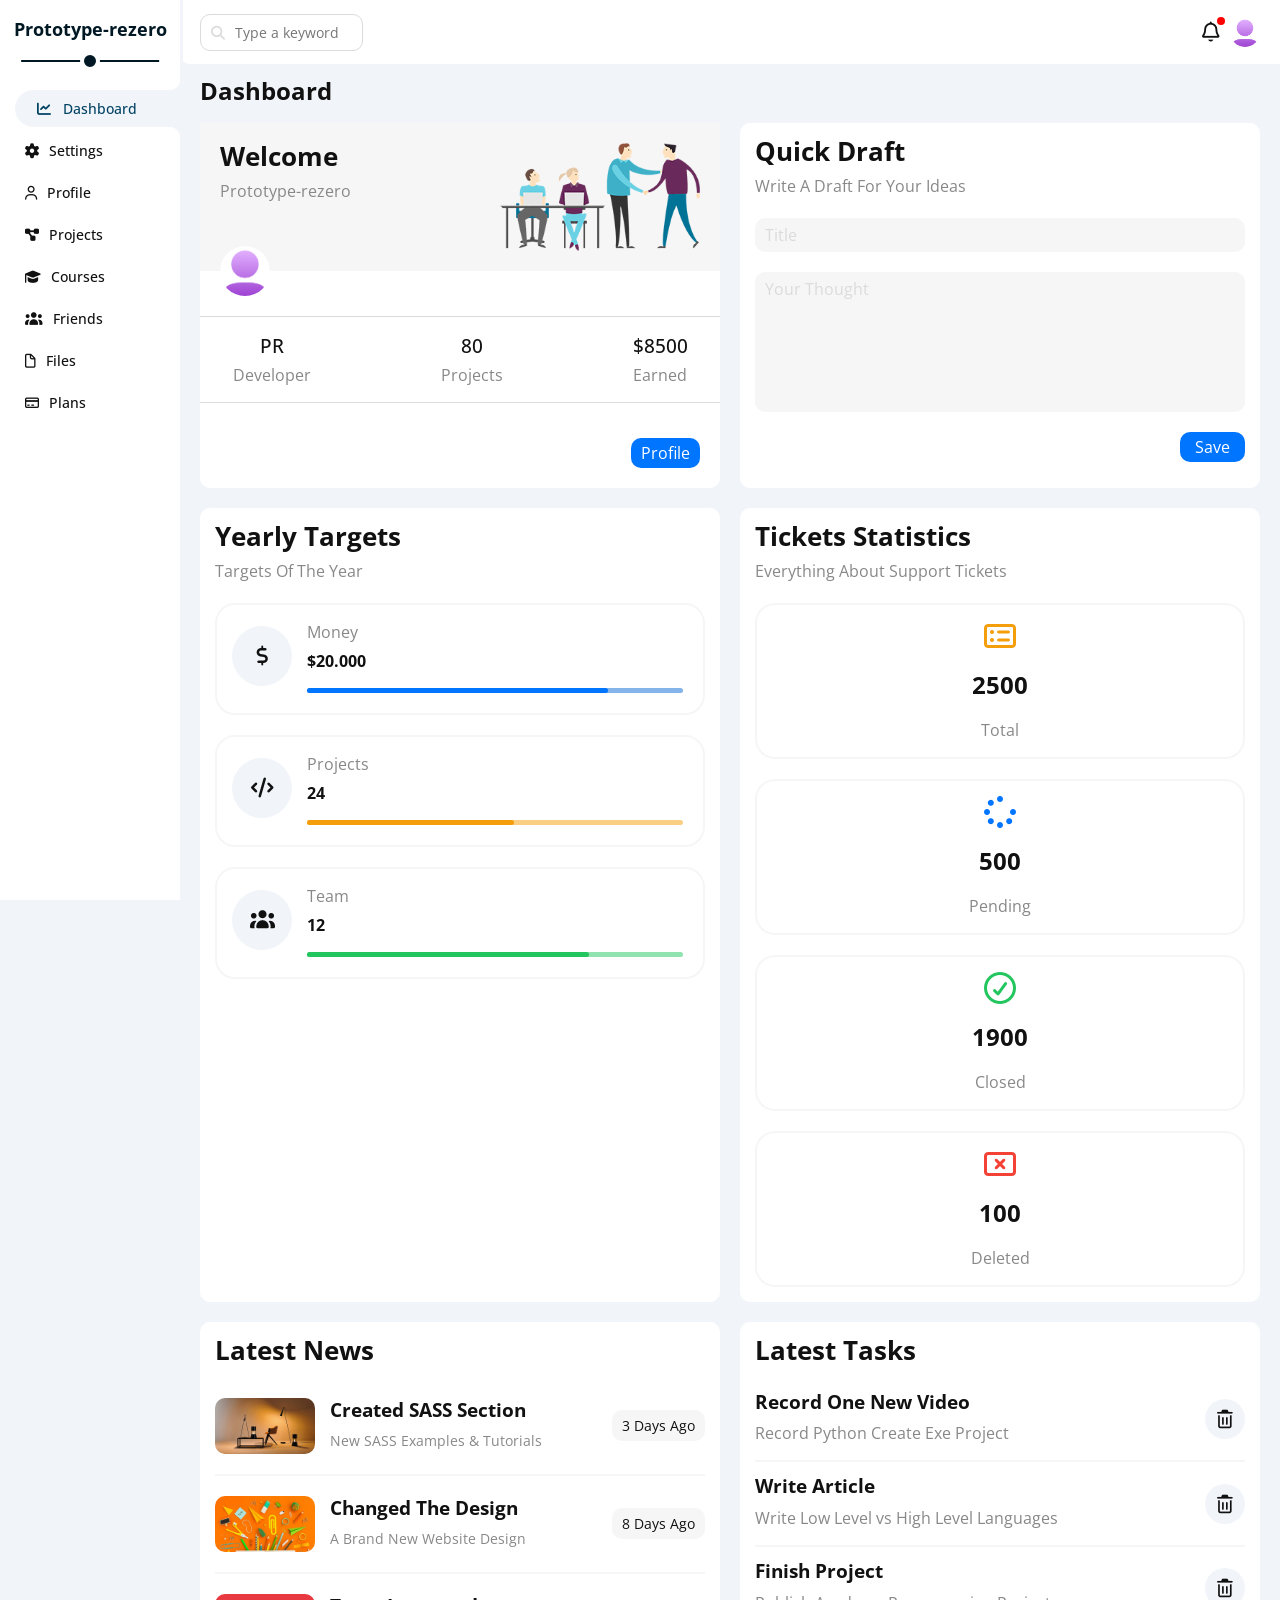
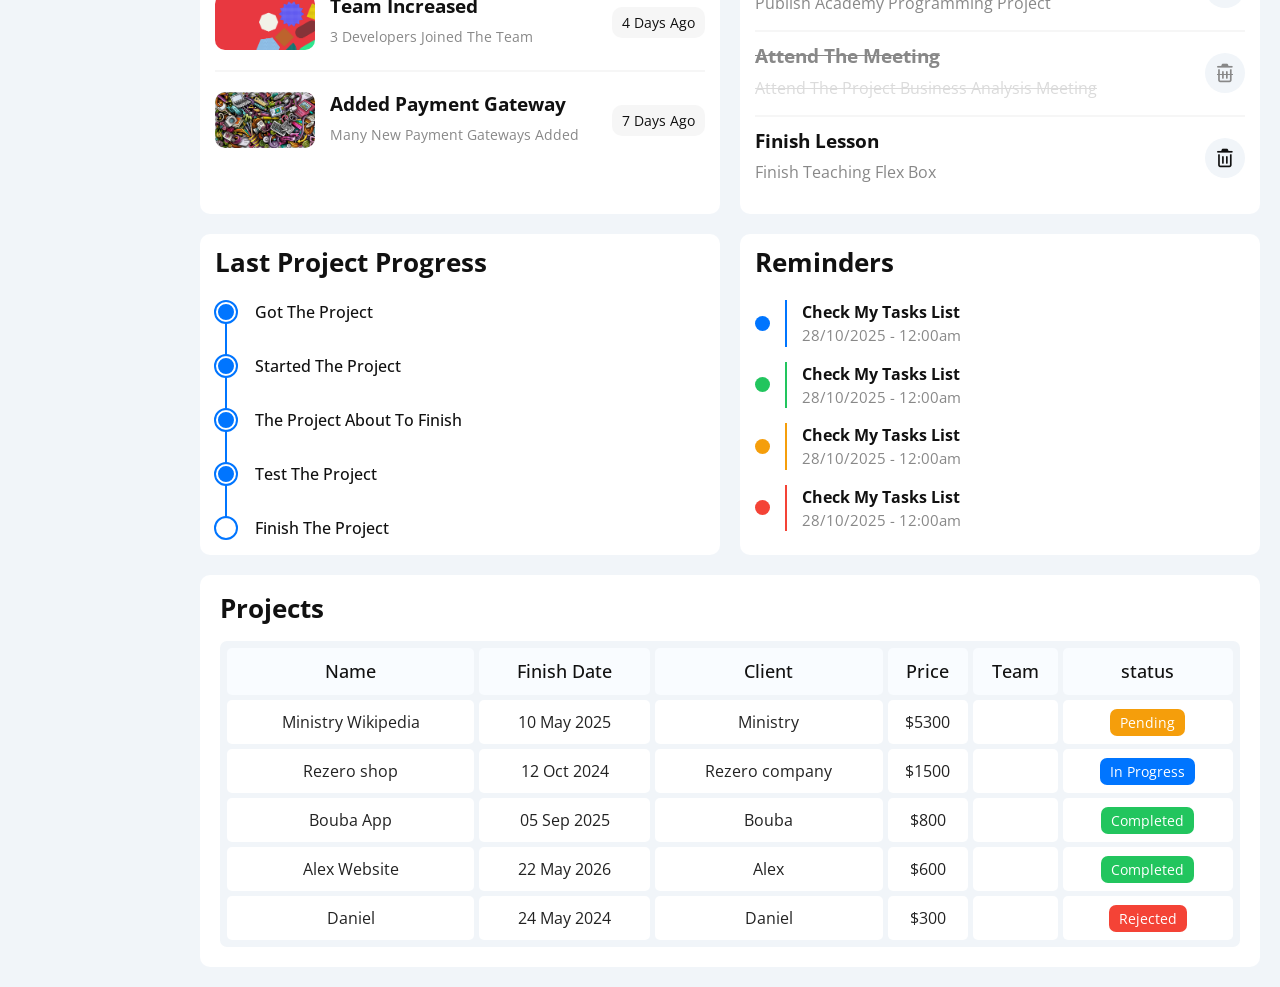
==== commit 4ef5a6ba: "upd" ====
--- a/index.html
+++ b/index.html
@@ -17,7 +17,8 @@
 </head>
     <body>
         <div class="main">
-            <aside>
+            
+            <aside id="aside">
                 <span>PR</span><h3>Prototype-rezero</h3>
                 <ul>
                     <li class="active trans">
@@ -363,5 +364,31 @@
                 </div>
             </section>
         </div>
+        <button class="btnaside" id="btnaside"><i class="fa-solid fa-bars"></i></button>
+        <div class="overlay" id="overlay"></div>
+        <script>
+            const aside = document.getElementById('aside');
+            const btnaside = document.getElementById('btnaside');
+            const overlay = document.getElementById('overlay');
+
+
+            // openBtn.addEventListener('click', () => {
+            // sidebar.classList.add('active');
+            // });
+
+            // closeBtn.addEventListener('click', () => {
+            // sidebar.classList.remove('active');
+            // });
+
+            btnaside.addEventListener('click', () => {
+            aside.classList.toggle('active');
+            overlay.classList.toggle('show');
+    });
+            overlay.addEventListener('click', () => {
+            aside.classList.remove('active');
+            overlay.classList.remove('show');
+    });
+
+        </script>
     </body>
 </html>
--- a/style/template4style.css
+++ b/style/template4style.css
@@ -67,6 +67,47 @@
     display: flex;
     gap: 0;
     align-items: flex-start;
+    position: relative;
+}
+.btnaside {
+    bottom: 30px;
+    right: 30px;
+    font-size: 20px;
+    color: rgb(0, 66, 99);
+    display: none;
+    background-color: var(--light-grey);
+    padding: 10px;
+    border-radius: 50%;
+    cursor: pointer;
+    width: 40px;
+    height: 40px;
+    text-align: center;
+    line-height: 1;
+    box-shadow: 0 0 20px #eee;
+    z-index: 999;
+}
+@media (width <= 576px) {
+    .overlay {
+        position: fixed;
+        top: 0;
+        left: 0;
+        width: 100vw;
+        height: 100vh;
+        background-color: rgba(0, 0, 0, 0.01);
+        backdrop-filter: blur(2px);
+        z-index: 998;
+        visibility: hidden;
+        opacity: 0;
+        transition: 0.3s;
+    }
+    .btnaside {
+        display: block;
+        position: fixed;
+    }
+    .overlay.show {
+        visibility: visible;
+        opacity: 1;
+    }
 }
 /* end main */
 
@@ -210,6 +251,24 @@
     padding-left: 0;
 }
 }
+@media (width <= 576px) {
+    .main {
+        position: relative;
+    }
+    aside {
+        position: absolute;
+        left: -60px;
+        transition: 0.3s;
+    }
+    aside.active {
+        position: fixed;
+        left: 0;
+    }
+    aside::after{
+        display: none;
+    }
+
+}
 @media (width >= 769px) {
 aside ul li.active::before{
     content: "";
@@ -255,6 +314,11 @@
     background-color: white;
     border-bottom-left-radius: 10px;
 }
+@media (width <= 576px) {
+    .main section header {
+        border-bottom-left-radius: 0;
+    }
+}
 .main section header .search {
     display: flex;
     align-items: center;
@@ -331,7 +395,13 @@
     grid-template-columns: repeat(auto-fit, minmax(500px, 1fr));
     gap: 20px;
 }
-
+@media (width <= 576px) {
+    .dashboard .wrapper {
+        grid-template-columns: repeat(auto-fit, minmax(300px, 1fr));
+        padding: 0 15px 0px 15px;
+        gap: 15px;
+    }
+}
 .dashboard .wrapper .welcome .top {
     display: flex;
     justify-content: space-between;
@@ -341,7 +411,7 @@
 }
 
 .dashboard .box {
-    padding: 20px;
+    padding: 15px;
     background-color: white;
     border-radius: 10px;
 }
@@ -408,7 +478,17 @@
 .welcome .bottom a:hover {
     transform: scale(1.05);
 }
-
+@media (width <= 576px) {
+    .welcome .bottom .stats {
+        gap: 20px;
+        align-items: center;
+        padding: 18px 8px 15px 8px;
+        margin-bottom: 20px;
+    }
+    .welcome .bottom .stats .stat {
+        flex: 1 0 100px;
+    }
+}
 /* quickdraft */
 .quickdraft {
     padding: 20px;
@@ -578,9 +658,21 @@
     padding: 5px 10px;
     border-radius: 10px;
     font-size: 14px;
-
-}
-
+}
+@media (width <= 576px) {
+    .news .event {
+        flex-wrap: wrap;
+        gap: 10px;
+        padding: 15px 0;
+        
+    }
+    .news .event img {
+        width: 110px;
+    }
+    .news .event .info h3 {
+        font-size: 16px;
+    }
+}
 /* tasks */
 .tasks .content .task {
     padding: 15px 0;
@@ -688,6 +780,11 @@
   padding: 0 20px;  
 
 }
+@media (width <= 576px) {
+    div.holder {
+        padding: 15px;
+    }
+}
 .tablediv {
     background-color: var(--lightblue-grey);
     border-radius: 7px;
@@ -704,6 +801,11 @@
     }
     .tablediv table {
         min-width: 800px;
+    }
+}
+@media (width <= 576px) {
+    .table {
+        padding: 0 15px;
     }
 }
 .tablediv table thead tr td{
@@ -742,10 +844,25 @@
     gap: 20px;
     padding-top: 0;
 }
+@media (width <= 576px) {
+    .settings .wrapper {
+        grid-template-columns: repeat(auto-fit, minmax(300px, 1fr));
+        gap: 15px;
+        padding-left: 15px;
+        padding-right: 15px;
+        padding-bottom: 15px;
+        padding-top: 0;
+    }
+}
 .settings .wrapper .box {
     background-color: white;
     padding: 20px;
     border-radius: 10px;
+}
+@media (width <= 576px) {
+    .settings .wrapper .box {
+        padding: 15px;
+    }
 }
 .settings .wrapper .control textarea {
     resize: none;
@@ -878,15 +995,30 @@
     color: var(--blue-color);
     border: 1px solid var(--blue-color);
     transform: translateY(-3px);
-}                                                               
+}                
+@media (width <= 576px) {
+    .settings .wrapper .backup .holder {
+        padding: 0px;
+    }
+}                                               
 /* end settings section */
 
 /* start profile section */
 .profile .container {
     padding: 0 20px;
 }
+@media (width <= 576px) {
+    .profile {
+        gap: 15px;
+    }
+    .profile .container {
+        padding: 0 15px;
+        gap: 15px;
+        margin-top: 0;
+    }
+}
 .profile .box {
-    padding: 20px;
+    padding: 15px;
     border-radius: 10px;
     background-color: white;
 }
@@ -894,11 +1026,15 @@
     padding: 0 20px;
     margin: 0 20px;
 }
-
+@media (width <= 576px) {
+    .profile .prof {
+        padding: 0 15px;
+        margin: 0 15px;
+    }
+}
 .profile .prof .img  {
     padding-right: 60px;
     padding-left: 40px;
-    border-right: 1px solid var(--bitdarker-grey);
     gap: 20px;
 }
 .profile .prof .img img {
@@ -941,10 +1077,11 @@
 }
 .profile .prof .informations .line .info {
     display: flex;
-    gap: 40px;
+    gap: 20px;
+    flex-wrap: wrap;
 }
 .profile .prof .informations .line .info .content {
-    width: 250px;
+    flex: 1 0 240px;
     display: flex;
     gap: 5px;
 }
@@ -1016,10 +1153,62 @@
     gap: 5px;
     text-align: right;
 }
+@media (width <= 576px) {   
+    .profile .activities .actsholder .act .date {
+        margin: 0 auto;
+        display: flex;
+        flex-direction: column;
+        gap: 5px;
+        text-align: center;
+}
+}
 .profile .activities .actsholder .act .date span:not(:first-of-type) {
     font-size: 14px;
     color: var(--grey-color);
 }
+@media (width <= 576px) {
+    .activities .actsholder .act {
+        flex-direction: column;
+        text-align: center;
+        align-items: center;
+    }
+}
+/* media */
+@media (width <= 992px) {
+    .profile .prof {
+        flex-direction: column;
+    }
+    .profile .prof .img {
+        padding: 20px 0 0 0;
+        gap: 10px;
+    }
+    .profile .prof .informations {
+        padding: 0 0 10px 0;
+    }
+    .profile .prof .informations .line {
+        gap: 10px;
+        padding: 20px 0;
+    }
+    .profile .prof  .informations .line .info {
+    gap: 10px;
+    }
+} 
+@media (width <= 1200px) {
+    .profile .prof {
+        flex-direction: column;
+    }
+    .profile .prof .img {
+        padding: 20px 0 0 0;
+        gap: 10px;
+    }
+    .profile .container{
+        flex-direction: column;
+    }
+    .profile .container .skills {
+        width: 100%;
+    }
+}
+/* end media */
 /* end profile section */
 
 /* start projects section */
@@ -1030,6 +1219,13 @@
     gap: 20px;
     padding-bottom: 20px;
 }
+@media (width <= 576px) {
+    .projects .wrapper {
+        padding: 0 15px;
+        gap: 15px;
+        padding-bottom: 15px;
+    }
+}
 .projects .wrapper .box {
     position: relative;
     padding: 20px;
@@ -1173,6 +1369,42 @@
 .projects .wrapper .box .price span:last-child {
     color: var(--blue-color);
     font-weight: 600;
+}
+@media (width <= 576px) {
+    .projects .wrapper  {
+        grid-template-columns: repeat(auto-fit, minmax(300px, 1fr));
+    }
+    .projects .wrapper .box{
+        padding: 15px;
+    }
+    .projects .wrapper .box > span {
+        top: 15px;
+        right: 15px;
+    }
+    .projects .wrapper .box .info {
+        gap: 5px;
+    }
+    .projects .wrapper .box .team {
+        padding: 15px 0;
+        height: 70px;
+    }
+    .projects .wrapper .box ul {
+        padding: 15px 10px;
+        flex-wrap: wrap;
+        justify-content: center;
+    }
+    .projects .wrapper .box .price {
+        padding: 15px 0 5px 0 ;
+    }
+    .projects .wrapper .box .price span:first-child {
+        width: 220px;
+    }
+    .projects .wrapper .box p{
+        font-size: 15px;
+    }
+    .projects .wrapper .box{
+        padding: 15px;
+    }
 }
 /* end projects section */
 
@@ -1183,6 +1415,13 @@
     gap: 20px;
     padding: 0 20px 20px 20px;
 }
+@media (width <= 576px) {
+    .courses .wrapper {
+        padding: 0 15px;
+        gap: 15px;
+        padding-bottom: 15px;
+    }
+}
 .courses .wrapper .card {
     position: relative;
     border-radius: 10px;
@@ -1245,6 +1484,13 @@
     grid-template-columns: repeat(auto-fit, minmax(300px, 1fr));
     gap: 20px;
 }
+@media (width <= 576px) {
+    .friends .wrapper {
+        padding: 0 15px;
+        gap: 15px;
+        padding-bottom: 15px;
+    }
+}
 .friends .wrapper .card {
     position: relative;
     padding: 20px;
@@ -1349,11 +1595,23 @@
     display: flex;
     gap: 20px;
 }
+@media (width <= 576px) {
+    .files .wrapper {
+        padding: 0 15px;
+        gap: 15px;
+        padding-bottom: 15px;
+    }
+}
 .files .wrapper .cards {
     display: grid;
     grid-template-columns: repeat(auto-fit, minmax(200px, 1fr));
     gap: 20px;
     flex: 1;
+}
+@media (width <= 576px) {
+    .files .wrapper .cards{
+        gap: 15px;
+    }
 }
 .files .wrapper .card {
     padding: 15px;
@@ -1483,6 +1741,16 @@
         transform: translateY(-2px);
     }
 }
+/* media */
+@media (width <= 768px) {
+    .files .wrapper {
+        flex-direction: column;
+    }
+    .files .wrapper .upload {
+        width: 100%;
+    }
+}
+/* media */
 /* end files section */
 
 /* start plans section */
@@ -1493,6 +1761,13 @@
     gap: 20px;
     padding-bottom: 20px;
 }
+@media (width <= 576px) {
+    .plans .wrapper {
+        padding: 0 15px;
+        gap: 15px;
+        padding-bottom: 15px;
+    }
+}
 .plans .wrapper .plan {
     background-color: #fff;
     border-radius: 10px;
@@ -1601,5 +1876,31 @@
 .plans .wrapper .plan a:hover {
     transform: scale(1.04);
 }
+/* media */
+@media (width <= 576px) {
+    .plans .wrapper {
+        grid-template-columns: repeat(auto-fit, minmax(300px, 1fr));
+    }
+    .plans .wrapper .plan {
+        padding: 15px;
+        border-radius: 15px;
+        padding-bottom: 20px;
+    }
+    .plans .wrapper .plan .price {
+        padding: 15px;
+    }
+    .plans .wrapper .plan ul {
+        padding: 0;
+    }
+    .plans .wrapper .plan ul span {
+        font-size: 15px;
+    }
+    .plans .wrapper .plan .price p{
+        font-size: 26px;
+    }
+    .plans .wrapper .plan .price span {
+        font-size: 40px;
+    }
+}
 /* end plans section */
 
--- a/style/framework.css
+++ b/style/framework.css
@@ -200,6 +200,15 @@
 .tt-u {
   text-transform: uppercase;
 }
+.d-none {
+  display: none;
+}
+.d-inblock {
+  display: inline-block;
+}
+.d-block {
+  display: block;
+}
 @media (max-width: 767px) {
   .txt-c-mobile {
     text-align: center;
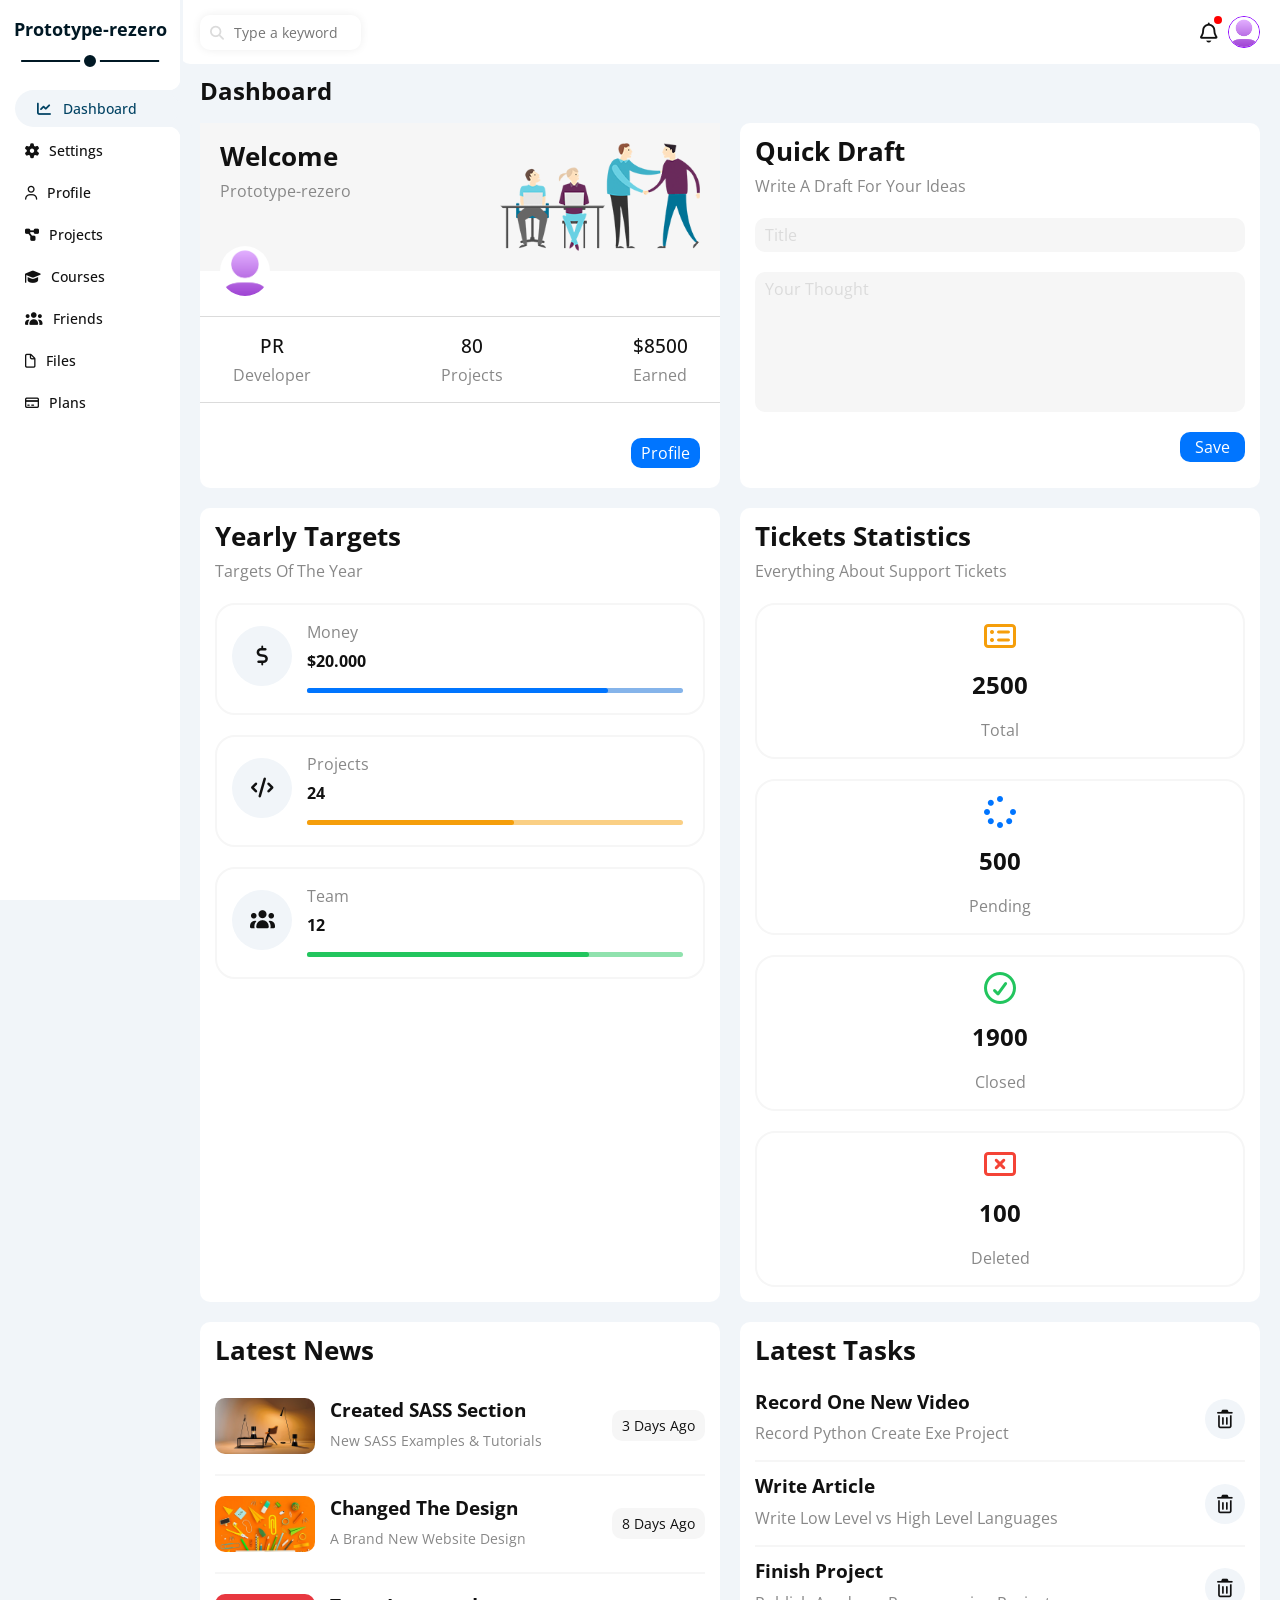
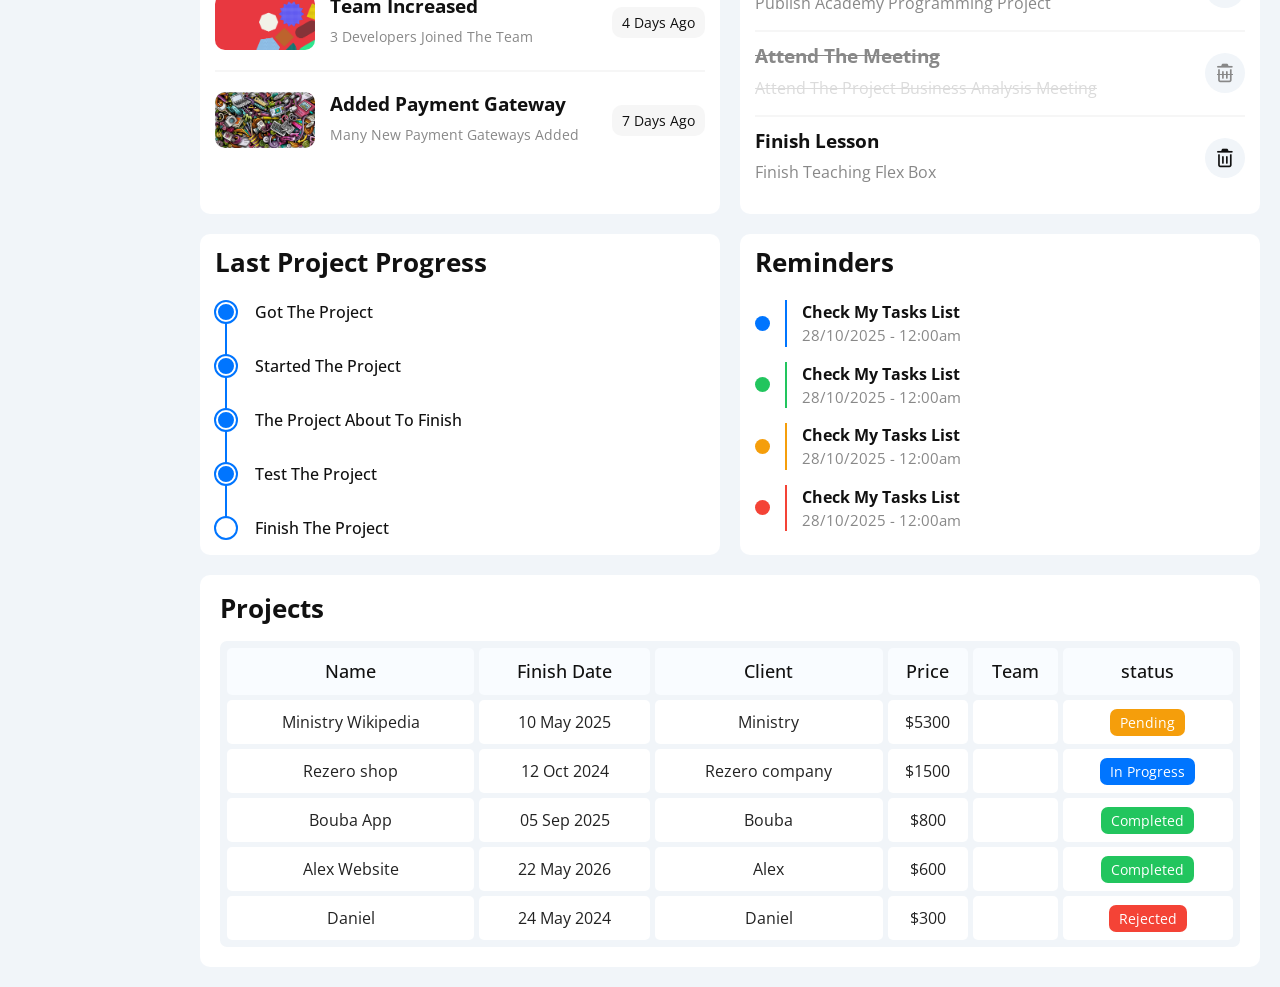
==== commit 8e232720: "up" ====
--- a/index.html
+++ b/index.html
@@ -371,15 +371,6 @@
             const btnaside = document.getElementById('btnaside');
             const overlay = document.getElementById('overlay');
 
-
-            // openBtn.addEventListener('click', () => {
-            // sidebar.classList.add('active');
-            // });
-
-            // closeBtn.addEventListener('click', () => {
-            // sidebar.classList.remove('active');
-            // });
-
             btnaside.addEventListener('click', () => {
             aside.classList.toggle('active');
             overlay.classList.toggle('show');
--- a/style/template4style.css
+++ b/style/template4style.css
@@ -322,12 +322,13 @@
 .main section header .search {
     display: flex;
     align-items: center;
-    border: 1px solid var(--bitdarker-grey);
+    /* border: 1px solid var(--bitdarker-grey); */
     padding: 7px;
     padding-left: 10px;
     border-radius: 10px;
     gap: 10px;
     font-size: 14px;
+    box-shadow: 0 0 10px #eee;
     color: var(--bitdarker-grey);
 }
 .main section header .search input {
@@ -351,11 +352,12 @@
     position: relative;
 }
 .main section header  .icons img{
-    width: 30px;
-    height: 30px;
+    width: 32px;
+    height: 32px;
     border-radius: 50%;
     cursor: pointer;
     transition: 0.3s;
+    border: 1px solid rgb(140, 0, 255);
 }
 .main section header  .icons img:hover {
     transform: scale(1.1);
@@ -363,6 +365,7 @@
 .main section header  .icons i {
     font-size: 20px;
     color: #111;
+    transform: translateY(1px);
 }
 .main section header  .icons span {
     position: absolute;
@@ -371,7 +374,7 @@
     height: 8px;
     border-radius: 50%;
     background-color: red;
-    right: 35px;
+    right: 38px;
 }
 h1 {
     margin-left: 20px;
